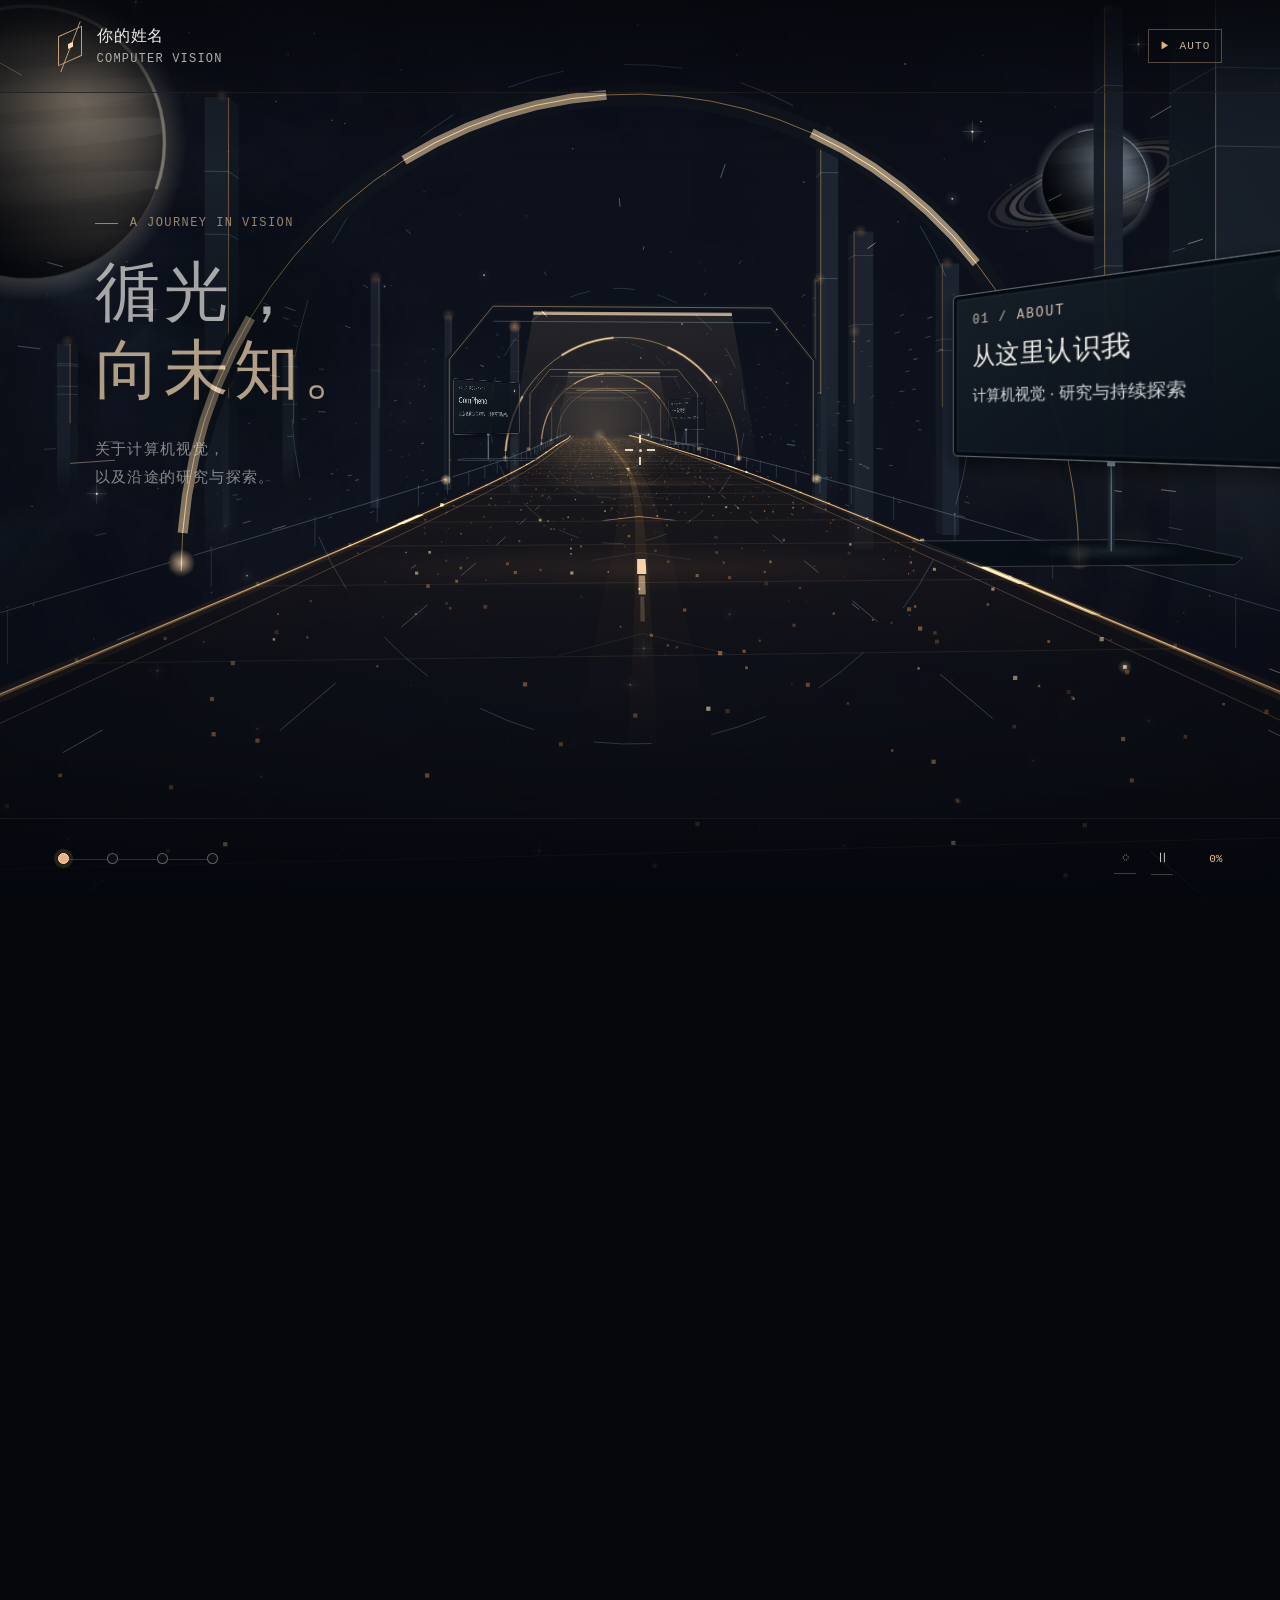
==== index.html @ 005323db "Add interactive sci-fi road CV: panorama sky, in-world roadside displays Static page, no dependencie" ====
<!doctype html>
<html lang="zh-CN">
<head>
  <meta charset="utf-8">
  <meta name="viewport" content="width=device-width, initial-scale=1">
  <meta name="theme-color" content="#05070b">
  <meta name="description" content="沿一条光与粒子构成的道路，探索计算机视觉研究。">
  <title>探索之路 · 个人简历</title>
  <link rel="stylesheet" href="assets/route.css">
  <link rel="stylesheet" href="assets/monitors.css">
</head>
<body>
  <!-- Confirmed: scroll controls travel; the mouse (or a touch drag) turns the camera
       left/right and up/down while a centre crosshair aims; roadside screens open in
       place when aimed at. The sky is a panorama that turns with the view and road.
       Auto travel is optional. Identity, affiliation, email and CV remain unfilled. -->
  <a class="skip-link" href="#journey">跳到道路</a>
  <div class="universe" aria-hidden="true"><canvas id="skyCanvas"></canvas><canvas id="roadCanvas"></canvas><div class="vignette"></div></div>
  <div class="reticle" id="reticle" aria-hidden="true" data-state="none"><i></i><i></i><i></i><i></i><b></b></div>

  <header class="masthead">
    <a class="identity" href="#identity" data-go="0">
      <span class="identity-symbol" aria-hidden="true"><i></i></span>
      <span><strong>你的姓名</strong><small>COMPUTER VISION</small></span>
    </a>
    <nav class="navigation" aria-label="控制">
      <button class="auto-button" id="autoButton" type="button" aria-pressed="false" aria-label="自动前进"><span aria-hidden="true">▶</span><b>AUTO</b></button>
    </nav>
  </header>

  <main id="journey">
    <div class="scene-content" id="sceneContent">
      <div class="introduction" id="intro">
        <p class="eyebrow"><span></span> A JOURNEY IN VISION</p>
        <h1>循光，<br><em>向未知。</em></h1>
        <p class="intro-copy">关于计算机视觉，<br>以及沿途的研究与探索。</p>
      </div>
      <div class="world-signs" id="worldSigns" aria-label="道路两侧的信息路牌">
        <article class="world-sign" data-sign-index="0" data-side="1" data-station="0" tabindex="0" aria-label="关于我">
          <span class="sign-post" aria-hidden="true"></span><div class="sign-head"><span>01 / ABOUT</span><span class="beacon" aria-hidden="true"></span></div><h2>从这里认识我</h2><p class="sign-summary">计算机视觉 · 研究与持续探索</p><div class="sign-expand"><p>我关注如何在复杂图像中定位对象、理解结构。农业是目前参与的应用场景之一。</p><dl><div><dt>研究</dt><dd>计算机视觉</dd></div><div><dt>单位</dt><dd class="unfilled">待补充</dd></div></dl></div><span class="sign-action">转动视角查看</span>
        </article>
        <article class="world-sign" data-sign-index="1" data-side="-1" data-station=".34" tabindex="0" aria-label="CornPheno 公开研究">
          <span class="sign-post" aria-hidden="true"></span><div class="sign-head"><span>02 / RESEARCH</span><span class="beacon" aria-hidden="true"></span></div><h2>CornPheno</h2><p class="sign-summary">以点查询定位籽粒，理解空间结构。</p><div class="sign-expand"><p>Phenotyping corn ear kernels in the wild via point query transformer.</p><p class="sign-meta">Plant Phenomics · 2025 · 已发表</p><p>通过点查询定位玉米穗上的籽粒，再由点的空间关系提取行结构。</p><dl><div><dt>我的角色</dt><dd>主导大部分研究工作</dd></div></dl><a href="https://doi.org/10.1016/j.plaphe.2025.100129" target="_blank" rel="noopener noreferrer">阅读公开论文 ↗</a></div><span class="sign-action">转动视角查看</span>
        </article>
        <article class="world-sign" data-sign-index="2" data-side="1" data-station=".67" tabindex="0" aria-label="正在推进的工作">
          <span class="sign-post" aria-hidden="true"></span><div class="sign-head"><span>03 / IN PROGRESS</span><span class="beacon" aria-hidden="true"></span></div><h2>下一段探索</h2><p class="sign-summary">CornPheno 2.0 / CornPET · 撰写中</p><div class="sign-expand"><p>正在推进 CornPheno 2.0 与 CornPET 模型升级相关工作。</p><p class="sign-meta">具体结果与公开材料待补充。</p></div><span class="sign-action">转动视角查看</span>
        </article>
        <article class="world-sign" data-sign-index="3" data-side="-1" data-station="1" tabindex="0" aria-label="联系方式">
          <span class="sign-post" aria-hidden="true"></span><div class="sign-head"><span>04 / CONTACT</span><span class="beacon" aria-hidden="true"></span></div><h2>保持联系</h2><p class="sign-summary">让研究、合作与交流在这里相遇。</p><div class="sign-expand"><p>联系方式与正式 CV 还没有填入，补充真实信息后即可接入。</p><div class="contact-placeholder"><span>CONTACT</span><strong>联系方式待补充</strong><span aria-hidden="true">↗</span></div></div><span class="sign-action">转动视角查看</span>
        </article>
      </div>
    </div>

    <div class="scroll-runway" aria-hidden="true">
      <span id="identity"></span><span id="research"></span><span id="work"></span><span id="contact"></span>
    </div>
    <noscript><div class="no-script"><h1>你的姓名 · 计算机视觉</h1><p>此道路体验需要启用 JavaScript。研究记录：CornPheno，Plant Phenomics，2025。CornPheno 2.0 / CornPET 升级文章撰写中。身份与联系方式待补充。</p><a href="https://doi.org/10.1016/j.plaphe.2025.100129">公开论文</a></div></noscript>
  </main>

  <footer class="travel-bar">
    <nav class="route-map" aria-label="旅程进度">
      <div class="route-line" aria-hidden="true"><i id="progressFill"></i></div>
      <button type="button" data-go="0" class="route-stop is-current" aria-current="step" aria-label="第一段"></button>
      <button type="button" data-go="1" class="route-stop" aria-label="第二段"></button>
      <button type="button" data-go="2" class="route-stop" aria-label="第三段"></button>
      <button type="button" data-go="3" class="route-stop" aria-label="第四段"></button>
    </nav>
    <div class="scene-tools"><button id="sceneryButton" type="button" aria-pressed="false" aria-label="隐藏路牌">◌</button><button id="motionButton" type="button" aria-pressed="false" aria-label="暂停动态">Ⅱ</button><span id="progressText">0%</span></div>
  </footer>
  <div id="toast" class="toast" role="status" aria-live="polite"></div>
  <script src="assets/space-panorama-data.js"></script>
  <script src="assets/sky-panorama.js"></script>
  <script src="assets/road-scene.js"></script>
  <script src="assets/monitors.js"></script>
  <script src="assets/journey.js"></script>
</body>
</html>
---- assets/route.css ----
:root{color-scheme:dark;--bg:#05070b;--ink:#f1eee8;--muted:#b6b5b6;--gold:#e9b47c;--gold-light:#ffe1b7;--line:rgba(232,214,194,.23);--mono:'Cascadia Code',Consolas,monospace;--sans:'Microsoft YaHei','PingFang SC',sans-serif;--ease:cubic-bezier(.2,.7,.2,1)}
*{box-sizing:border-box}
html{background:var(--bg);scrollbar-width:thin;scrollbar-color:#987553 #06080c}
body{margin:0;background:var(--bg);color:var(--ink);font-family:var(--sans);min-width:320px}
button,a{touch-action:manipulation;-webkit-tap-highlight-color:transparent}
button{font:inherit;color:inherit;cursor:pointer}
a{color:inherit}
button:focus-visible,a:focus-visible{outline:2px solid var(--gold-light);outline-offset:6px}
button:disabled{cursor:default}
[hidden]{display:none!important}
::selection{color:#08090d;background:var(--gold-light)}
.skip-link{position:fixed;top:12px;left:12px;z-index:90;padding:14px;background:#ead1b1;color:#08090d;transform:translateY(-200%)}
.skip-link:focus{transform:none}
.universe{position:fixed;inset:0;z-index:0;pointer-events:none;background:#05070b}
#roadCanvas{display:block;width:100%;height:100%}
.vignette{position:absolute;inset:0;background:linear-gradient(0deg,rgba(1,4,8,.28),transparent 20%,transparent 82%,rgba(1,3,7,.25)),radial-gradient(ellipse at 54% 44%,transparent 37%,rgba(2,4,8,.42) 100%)}
.masthead{position:fixed;z-index:5;top:0;left:0;right:0;display:flex;align-items:center;justify-content:space-between;padding:26px 4.5%;gap:24px;border-bottom:1px solid rgba(210,191,170,.1);background:linear-gradient(#05070bcc,#05070b20)}
.identity{display:flex;align-items:center;gap:15px;text-decoration:none}
.identity strong{font-size:16px;font-weight:500;letter-spacing:.06em;display:block}
.identity small{display:block;margin-top:5px;font:12px var(--mono);letter-spacing:.1em;color:#b3ada6}
.identity-symbol{width:24px;height:30px;display:block;position:relative;border:1px solid #c59e7c;transform:skewY(-24deg)}
.identity-symbol::before{position:absolute;content:'';width:1px;left:50%;height:46px;top:-8px;background:#d5a574;transform:rotate(25deg)}
.identity-symbol i{position:absolute;width:5px;height:5px;left:9px;top:11px;background:#ffdaad}
.navigation{display:flex;align-items:center;gap:30px;font-size:13px}
.navigation a{text-decoration:none;color:#ccc8c3;transition:color .2s}
.navigation a:hover{color:var(--gold-light)}
.directory-button{background:none;border:1px solid var(--line);padding:11px 17px;font-size:13px}
.directory-button:hover{border-color:var(--gold)}
.directory-button span{margin-left:16px;color:var(--gold)}
.scene-content{position:fixed;inset:0;z-index:2;pointer-events:none;transition:opacity .4s}
.introduction{position:absolute;left:7.4%;top:24%;max-width:360px;pointer-events:auto;transition:opacity .35s,transform .5s var(--ease)}
.introduction::before{content:'';position:absolute;inset:-35px -34px;z-index:-1;pointer-events:none;background:radial-gradient(ellipse,#03060b9c 15%,#03060b40 50%,transparent 72%)}
.eyebrow{display:flex;align-items:center;gap:12px;color:#e0bc91;font:12px var(--mono);letter-spacing:.12em;margin:0 0 23px}
.eyebrow span{display:block;width:23px;height:1px;background:#e7b074}
h1{font-size:clamp(46px,5.1vw,74px);font-weight:450;line-height:1.2;letter-spacing:.07em;margin:0}
h1 em{font-style:normal;color:var(--gold-light)}
.intro-copy{font-size:15px;line-height:1.9;color:#c4c3c2;margin:25px 0 0;letter-spacing:.09em}
.start-link{background:none;border:0;border-bottom:1px solid #ad8c63;margin-top:29px;padding:0 0 11px;text-align:left;color:#f3debf;font-size:13px;letter-spacing:.12em;min-width:147px}
.start-link span{float:right;margin-left:40px}
.start-link:hover{border-color:#ffe2b4;color:#fff0d8}
.chapter-title{position:absolute;left:7.4%;top:25%;max-width:340px}
.chapter-title>span{color:#dfb081;font:12px var(--mono);letter-spacing:.13em}
.chapter-title p{font-size:clamp(28px,3.3vw,46px);font-weight:400;line-height:1.45;letter-spacing:.05em;margin:18px 0;text-shadow:0 2px 28px #040608}
.roadside{position:absolute;top:48%;right:9%;width:304px;transform-origin:50% 120%;transition:opacity .22s;pointer-events:auto;will-change:transform}
.waypoint{width:100%;text-align:left;background:linear-gradient(132deg,rgba(15,19,24,.88),rgba(5,9,16,.8));backdrop-filter:blur(13px);border:1px solid rgba(213,159,95,.55);padding:19px 21px;position:relative;box-shadow:0 20px 80px #0004;transition:background .2s,border-color .2s,box-shadow .2s}
.waypoint::before{content:'';position:absolute;top:-1px;left:-1px;width:48px;height:2px;background:#f9cc96}
.waypoint:hover{border-color:#f6c68f;background:linear-gradient(132deg,rgba(32,28,23,.93),rgba(8,12,19,.9));box-shadow:0 12px 60px #d4923a13}
.sign-head{display:flex;justify-content:space-between;align-items:center;margin-bottom:19px;color:#d5b287;font:12px var(--mono);letter-spacing:.13em}
.beacon{display:block;width:5px;height:5px;background:#ffd39b;box-shadow:0 0 12px #eba860}
.waypoint strong{display:block;font-size:21px;font-weight:450;letter-spacing:.02em;line-height:1.45}
.sign-summary{display:block;color:#c1bfbd;font-size:14px;line-height:1.7;margin-top:10px}
.sign-action{display:flex;justify-content:space-between;border-top:1px solid #a18a713b;padding-top:14px;margin-top:19px;font-size:12px;letter-spacing:.02em;color:#e5c39c}
.sign-post{position:absolute;left:50%;width:1px;top:100%;height:76px;background:linear-gradient(#eabd85aa,#d8a66f00);transform-origin:top;transform:rotate(13deg)}
.sign-post::after{content:'';position:absolute;bottom:8px;left:-16px;width:34px;height:2px;background:#d8a2665c;box-shadow:0 0 16px #ffae41}
.scene-caption{position:absolute;left:7.4%;bottom:19%;display:flex;align-items:center;gap:18px;font:12px var(--mono);letter-spacing:.12em;color:#bdb1a0}
.scene-caption i{width:40px;height:1px;background:#bdb1a059}
.scroll-runway{height:620vh;position:relative;pointer-events:none}
.scroll-runway>span{position:absolute;left:0}
#identity{top:0}#research{top:27.956989%}#work{top:55.913978%}#contact{top:83.870968%}
.travel-bar{position:fixed;bottom:0;left:0;right:0;z-index:6;padding:23px 4.5% 25px;display:flex;align-items:center;justify-content:space-between;gap:36px;background:linear-gradient(transparent,#04070ddd);border-top:1px solid #d2baa117}
.travel-instruction{display:flex;align-items:center;gap:12px;font-size:12px;color:#c6c0b9;white-space:nowrap}
.scroll-symbol{width:17px;height:26px;border:1px solid #ae977a;border-radius:9px;display:block;position:relative}
.scroll-symbol::before{content:'';position:absolute;left:7px;top:5px;height:5px;width:1px;background:#f8cb93}
.route-map{display:flex;align-items:center;justify-content:space-between;width:340px;position:relative;gap:22px}
.route-line{position:absolute;top:12px;left:12px;right:12px;height:1px;background:#ffffff28;z-index:-1}
.route-line i{display:block;height:1px;background:#ebc394;width:0}
.route-stop{background:none;border:0;padding:0 2px;display:grid;justify-items:center;gap:8px;font-size:12px;color:#a5a7aa}
.route-stop b{font:12px var(--mono);display:flex;align-items:center;justify-content:center;height:24px;min-width:30px;background:#080c12;border:1px solid #666365;transition:border-color .2s,color .2s}
.route-stop.is-current{color:#f9d4a8}
.route-stop.is-current b{border-color:#e6b57f;color:#ffe2ba;background:#28221b}
.route-stop:hover b{border-color:#e6b57f}
.scene-tools{display:flex;align-items:center;gap:18px;white-space:nowrap}
.scene-tools button{border:0;border-bottom:1px solid #b8a99955;padding:7px 0;font-size:12px;background:none;color:#c6c0b9}
.scene-tools button:hover{color:#ffe2bb}
.scene-tools>span{font:12px var(--mono);color:#e4c099;min-width:34px;text-align:right}
body.scenery .scene-content{opacity:0;visibility:hidden;pointer-events:none}
body.scenery .scene-content *{pointer-events:none}
dialog{color:var(--ink);padding:0;width:min(650px,calc(100% - 34px));max-height:min(82dvh,760px);background:linear-gradient(145deg,rgba(19,23,30,.98),rgba(8,12,19,.97));border:1px solid #ae845567;box-shadow:0 40px 160px #000b;overscroll-behavior:contain}
dialog::backdrop{background:#01050bcc;backdrop-filter:blur(5px)}
.dialog-top{position:sticky;top:0;background:#10151dfa;z-index:2;display:flex;align-items:center;justify-content:space-between;padding:17px 28px;border-bottom:1px solid var(--line);gap:15px}
.dialog-top>span{font:12px var(--mono);color:#d2aa80;letter-spacing:.08em}
.dialog-top button{background:none;border:0;padding:8px 0;color:#d0c9bf;font-size:12px}
.dialog-top button span{font-size:23px;margin-left:15px;vertical-align:-2px;color:#eccc9f}
.dialog-body{padding:30px 34px 25px}
.dialog-body h2{font-weight:450;font-size:30px;margin:0 0 24px;line-height:1.4;letter-spacing:.03em}
.dialog-body p{font-size:15px;line-height:1.9;color:#c8c7c6;margin:15px 0}
.dialog-body .detail-lead{font-size:21px;color:#eee4d8;line-height:1.6}
.dialog-body .detail-note{font-size:12px;color:#b0aaa4;overflow-wrap:anywhere}
.dialog-body .paper-title{font-size:19px;line-height:1.5;color:#e4ddd4}
.dialog-body .paper-meta{font-size:13px;color:#e1b386}
.profile-list{margin:25px 0;border-bottom:1px solid var(--line);font-size:14px}
.profile-list>div{display:grid;grid-template-columns:105px 1fr;gap:12px;padding:15px 0;border-top:1px solid var(--line);line-height:1.6}
.profile-list dt{color:#b2ada6}.profile-list dd{margin:0;color:#e8ded2}.profile-list .unfilled{color:#b2ada6}
.primary-link{display:inline-flex;gap:50px;background:#e9b87f;color:#100d0a;text-decoration:none;padding:13px 17px;font-size:14px;margin-top:15px}
.primary-link:hover{background:#f5d0a0}
.work-status{display:flex;align-items:center;gap:10px;font-size:14px;color:#e6be8d;margin:24px 0}
.work-status i{display:block;width:5px;height:5px;background:#e6be8d}
.contact-placeholder{width:100%;display:grid;grid-template-columns:1fr auto;padding:23px 20px;margin-top:26px;background:#f4d1a307;border:1px solid var(--line);text-align:left;gap:9px}
.contact-placeholder>span:first-child{color:#d4b186;font:12px var(--mono);grid-column:1}
.contact-placeholder strong{font-weight:400;font-size:18px;grid-column:1}
.contact-placeholder>span:last-child{grid-column:2;grid-row:1 / 3;align-self:center;font-size:22px;color:#efd0a1}
.contact-placeholder:hover{border-color:#dfa96a}
.directory-list{display:grid;margin-top:25px}
.directory-list button{display:flex;align-items:center;gap:20px;text-align:left;background:none;border:0;border-top:1px solid var(--line);padding:20px 0;font-size:15px}
.directory-list button:hover{color:#efbf88}
.directory-list span{color:#c39b74;font:12px var(--mono)}
.directory-list b{font-weight:400;margin-left:auto}
.dialog-bottom{padding:19px 28px;border-top:1px solid var(--line);display:flex;justify-content:space-between;align-items:center;gap:20px}
.dialog-bottom>span{font:11px var(--mono);color:#aaa5a0;letter-spacing:.06em}
.dialog-bottom button{color:#e8c393;background:none;border:0;font-size:13px;padding:7px 0}
.dialog-bottom button span{margin-left:14px}
.toast{position:fixed;left:50%;bottom:110px;transform:translate(-50%,12px);opacity:0;pointer-events:none;z-index:10;max-width:calc(100% - 32px);width:max-content;color:#e8c393;background:#10151e;border:1px solid #a7835966;padding:14px 20px;font-size:13px;line-height:1.5;transition:opacity .2s,transform .2s}
.toast.is-visible{opacity:1;transform:translate(-50%,0)}
.no-script{position:relative;z-index:7;padding:130px 30px;background:#05070b}
.no-script h1{font-size:28px}
@media(min-width:1700px){.roadside{right:12%;width:334px}.introduction{left:9%}.chapter-title{left:9%}}
@media(max-width:1100px){.travel-instruction{display:none}.route-map{width:350px}.introduction{left:6%;max-width:300px}.roadside{right:5%;width:278px}.navigation{gap:20px}.scene-caption{left:6%}}
@media(max-width:760px){
 .masthead{padding:19px 20px;gap:15px}.identity{gap:11px}.identity strong{font-size:14px}.identity small{font-size:10px;margin-top:4px}.identity-symbol{width:19px;height:25px}.identity-symbol i{left:6px;top:9px}.identity-symbol::before{height:38px;top:-6px}.navigation>a{display:none}.directory-button{padding:10px 12px;font-size:12px}.directory-button span{margin-left:8px}
 .introduction{left:25px;top:16%;max-width:275px}.eyebrow{font-size:10px;margin-bottom:15px;letter-spacing:.08em;gap:8px}.eyebrow span{width:19px}h1{font-size:44px;letter-spacing:.06em;line-height:1.2}.intro-copy{font-size:14px;line-height:1.7;margin-top:17px}.start-link{display:none}
 .chapter-title{left:25px;top:19%;max-width:280px}.chapter-title>span{font-size:12px}.chapter-title p{font-size:30px}
 .roadside{width:min(300px,calc(100% - 48px));top:auto;bottom:18.5%;right:24px;transform:none!important}.waypoint{padding:16px 18px;background:linear-gradient(132deg,#0e1219ed,#060b13d9)}.sign-head{margin-bottom:12px;font-size:12px}.waypoint strong{font-size:19px}.sign-summary{font-size:14px;line-height:1.65;margin-top:6px}.sign-action{margin-top:13px;padding-top:11px}.sign-post{height:40px}
 .scene-caption{display:none}.travel-bar{padding:15px 24px 18px;display:grid;grid-template-columns:1fr;gap:14px;background:linear-gradient(transparent,#04070de8 15%)}.route-map{width:100%;gap:12px}.route-stop{font-size:11px;gap:6px}.route-stop b{font-size:11px}.scene-tools{justify-content:flex-end;gap:21px}.scene-tools button{font-size:11px;padding:2px 0 5px}.scene-tools>span{font-size:11px}
 .dialog-body{padding:23px 22px}.dialog-body h2{font-size:25px;margin-bottom:20px}.dialog-top,.dialog-bottom{padding:13px 21px}.dialog-bottom>span{display:none}.dialog-bottom{justify-content:flex-end}.profile-list>div{grid-template-columns:78px 1fr}.dialog-body .detail-lead{font-size:19px}.toast{bottom:140px}.dialog-body .paper-title{font-size:17px}.directory-list button{font-size:14px;gap:12px}
}
@media(max-height:740px) and (max-width:760px){.introduction{top:17%}h1{font-size:35px}.intro-copy{font-size:13px;margin-top:13px}.eyebrow{margin-bottom:12px}.roadside{bottom:20%}.waypoint{padding:12px 16px}.sign-head{margin-bottom:8px}.sign-action{padding-top:9px;margin-top:9px}.sign-summary{font-size:13px}}
@media(max-height:540px) and (min-width:761px){.introduction{top:25%}h1{font-size:32px}.intro-copy{margin-top:10px;font-size:13px;line-height:1.65}.eyebrow{margin-bottom:10px;font-size:11px}.start-link{display:none}.scene-caption{display:none}.roadside{top:28%;width:260px}.masthead{padding-top:14px;padding-bottom:14px}.waypoint{padding:12px 15px}.sign-head{margin-bottom:9px}.waypoint strong{font-size:18px}.sign-summary{font-size:13px;line-height:1.5;margin-top:6px}.sign-action{margin-top:12px;padding-top:10px}.sign-post{height:28px}.travel-bar{padding-top:16px;padding-bottom:16px}}

/* Free-look road signs: each card is a physical object in the scene. */
.navigation{gap:12px}
.navigation>a,.directory-button{display:none}
.auto-button{display:inline-flex;align-items:center;gap:8px;border:1px solid rgba(234,192,145,.35);background:rgba(7,11,16,.35);padding:9px 11px;color:#c9b39a;font:11px var(--mono);letter-spacing:.1em}
.auto-button span{font-size:10px;color:#e9b47c;transition:transform .25s}
.auto-button b{font-weight:400}
.auto-button:hover,.auto-button.is-running{border-color:#e9b47c;color:#ffe0b4;background:rgba(231,180,124,.09)}
.auto-button.is-running span{transform:rotate(90deg)}
.world-signs{position:absolute;inset:0;perspective:1100px;pointer-events:none}
.world-sign{position:absolute;left:var(--sign-x);top:var(--sign-y);width:276px;opacity:0;visibility:hidden;pointer-events:none;transform-origin:50% 90%;transform:translate(-50%,-50%) rotateZ(var(--sign-roll)) rotateY(var(--sign-yaw)) scale(var(--sign-render-scale,var(--sign-scale)));transform-style:preserve-3d;backface-visibility:hidden;transition:opacity .38s var(--ease),visibility .38s,transform .22s var(--ease),filter .25s;z-index:2;filter:saturate(.72) brightness(.82);padding:16px 18px;border:1px solid rgba(213,159,95,.56);background:linear-gradient(145deg,rgba(13,18,25,.91),rgba(5,9,15,.78));box-shadow:0 20px 60px rgba(0,0,0,.36),inset 0 0 0 1px rgba(111,156,165,.08);backdrop-filter:blur(8px)}
.world-sign.is-visible{opacity:.72;visibility:visible;pointer-events:auto}
.world-sign[data-sign-index="0"]:not(.is-focused){opacity:.38}
.world-sign.is-focused{opacity:1;filter:saturate(.96) brightness(1.08);z-index:12}
.world-sign:focus-visible{outline:2px solid var(--gold-light);outline-offset:8px}
.world-sign::before{content:'';position:absolute;inset:-1px;background:linear-gradient(135deg,rgba(246,196,138,.14),transparent 35%,rgba(92,156,165,.08));pointer-events:none}
.world-sign::after{content:'';position:absolute;left:calc(50% - 8px);bottom:-14px;width:16px;height:4px;background:#b98657;border:1px solid #e4b57f;box-shadow:0 0 16px rgba(234,177,103,.35)}
.world-sign .sign-post{height:92px;top:100%;transform:rotate(0deg);background:linear-gradient(rgba(234,177,103,.7),rgba(234,177,103,0));}
.world-sign .sign-head{margin-bottom:12px}
.world-sign h2{font-size:21px;font-weight:450;line-height:1.4;letter-spacing:.02em;margin:0}
.world-sign .sign-summary{display:block;margin-top:7px;color:#c1bfbd;font-size:13px;line-height:1.6}
.world-sign .sign-expand{max-height:0;overflow:hidden;opacity:0;border-top:1px solid transparent;margin-top:0;transition:max-height .38s var(--ease),opacity .3s,margin .3s,border-color .3s}
.world-sign.is-focused .sign-expand{max-height:270px;opacity:1;border-top-color:#a18a713b;margin-top:15px;padding-top:13px}
.world-sign .sign-expand p{margin:0 0 10px;color:#d0ceca;font-size:12px;line-height:1.72}
.world-sign .sign-expand .sign-meta{color:#e1b386;font:10px/1.6 var(--mono);letter-spacing:.04em}
.world-sign .sign-expand dl{margin:8px 0 12px;border-top:1px solid rgba(232,214,194,.13)}
.world-sign .sign-expand dl div{display:grid;grid-template-columns:58px 1fr;gap:8px;padding:7px 0;border-bottom:1px solid rgba(232,214,194,.13);font-size:11px;line-height:1.4}
.world-sign .sign-expand dt{color:#aaa7a1}.world-sign .sign-expand dd{margin:0;color:#eee4d8}.world-sign .sign-expand .unfilled{color:#aaa7a1}
.world-sign .sign-expand a{display:inline-flex;color:#eac08f;font-size:12px;text-decoration:none;border-bottom:1px solid rgba(234,192,143,.35);padding-bottom:4px}
.world-sign .sign-expand a:hover{color:#ffe2bd;border-color:#ffe2bd}
.world-sign .sign-action{margin-top:14px;padding-top:11px;font-size:10px;color:#e5c39c;letter-spacing:.04em}
.world-sign .contact-placeholder{display:grid;grid-template-columns:1fr auto;gap:5px;margin:10px 0 0;padding:11px 12px;background:#f4d1a307;border:1px solid rgba(232,214,194,.18);text-align:left}
.world-sign .contact-placeholder>span:first-child{font:9px var(--mono);color:#d4b186}.world-sign .contact-placeholder strong{font-size:12px;font-weight:400}.world-sign .contact-placeholder>span:last-child{grid-column:2;grid-row:1/3;align-self:center;color:#efd0a1}
.scene-caption{display:none!important}
.route-map{width:160px;gap:24px}
.route-map .route-line{top:50%;left:5px;right:5px}
.route-stop{width:11px;height:11px;min-width:11px;padding:0;border-radius:50%;background:#090e15;border:1px solid rgba(206,193,176,.45);display:block;z-index:1;transition:transform .22s,background .22s,border-color .22s,box-shadow .22s}
.route-stop b,.route-stop span{display:none}
.route-stop.is-current{background:var(--gold);border-color:#ffe0b4;box-shadow:0 0 0 4px rgba(233,180,124,.14)}
.route-stop:hover{transform:scale(1.35);border-color:#ffe0b4}
.scene-tools{gap:15px}
.scene-tools button{min-width:22px;text-align:center;font:13px var(--mono);color:#c6c0b9}
.scene-tools>span{font-size:11px}
.travel-bar{gap:18px}
.travel-instruction{display:none}
body.scenery .world-signs{visibility:hidden}
@media(max-width:760px){
  .masthead{padding:19px 20px}.auto-button{padding:8px 9px}.auto-button b{display:none}.auto-button span{font-size:12px}
  .world-sign{width:min(270px,calc(100vw - 48px))}
  .world-sign h2{font-size:18px}.world-sign .sign-summary{font-size:12px}.world-sign .sign-expand p{font-size:11px}
  .route-map{width:132px;gap:19px}.scene-tools{gap:10px}.scene-tools button{min-width:20px}
}
@media(prefers-reduced-motion:reduce){*,*::before,*::after{transition:none!important;scroll-behavior:auto!important}.scroll-runway{height:460vh}}
---- assets/monitors.css ----
/* The sky is a fixed, independently painted distant layer. */
#skyCanvas,#roadCanvas{position:absolute;inset:0;display:block;width:100%;height:100%}
#skyCanvas{z-index:0;transform:none!important}
#roadCanvas{z-index:1;transform:none!important}
.vignette{z-index:2}
body{touch-action:pan-y}
.world-signs{perspective:none;overflow:hidden}
.world-sign{
  left:0;top:0;margin:0;padding:17px 20px;transform-origin:0 0;
  transform-style:flat;backface-visibility:hidden;overflow:hidden;
  transition:opacity .2s,filter .2s;
  border:1px solid #9caeaf88;border-radius:5px;
  background:linear-gradient(145deg,#151e27f5,#080e16f5);
  box-shadow:inset 0 0 0 3px #050910,0 6px 18px #0008;
  backdrop-filter:none;filter:none;opacity:0;pointer-events:none;
}
.world-sign.is-visible,.world-sign[data-sign-index="0"]:not(.is-focused){opacity:var(--distance-alpha,.7)}
.world-sign.is-visible{pointer-events:auto}
.world-sign.is-focused{opacity:1;filter:none;border-color:#d6ba96}
.world-sign::before{inset:4px;opacity:.2;border:1px solid #97b0be33;background:none}
.world-sign::after,.world-sign .sign-post{display:none}
.world-sign .sign-head{margin-bottom:12px;font-size:12px;color:#ccbaaa}
.world-sign h2{margin:0;font-size:23px;line-height:1.3;font-weight:500}
.world-sign .sign-summary{font-size:14px;line-height:1.65;margin:9px 0 0;color:#d4d9db}
.world-sign .sign-expand,.world-sign.is-focused .sign-expand{
  max-height:none;margin-top:15px;padding-top:14px;border-top:1px solid #acc0c32e;
  opacity:var(--opening,0);overflow:visible;transition:none;
}
.world-sign .sign-expand p{font-size:16px;line-height:1.7;margin:0 0 13px;color:#d9e0e3}
.world-sign .sign-expand .sign-meta{font:12px/1.7 var(--mono);color:#d2b797}
.world-sign .sign-expand dl div{font-size:14px;line-height:1.6;grid-template-columns:70px 1fr;padding:10px 0}
.world-sign .sign-expand a{font-size:15px;padding:7px 0;color:#efc798}
.world-sign .contact-placeholder{padding:15px;border-color:#b6c1ca55}
.world-sign .contact-placeholder strong{font-size:17px}
.world-sign .sign-action{display:none}
.world-sign:focus-visible{outline:2px solid #e8cba8;outline-offset:2px}
.introduction{transition:opacity .15s;pointer-events:none}
.introduction .start-link{pointer-events:auto}
/* Tall tablets: lift the title into the open sky above the first gantries. */
@media(min-width:761px) and (orientation:portrait){.introduction{top:14%}}
@media(max-width:760px){
  .world-sign{padding:15px 17px}
  .world-sign h2{font-size:22px}
  .world-sign .sign-summary{font-size:14px}
  .world-sign .sign-expand p{font-size:15px}
}
@media(prefers-reduced-motion:reduce){.world-sign{transition:none}.introduction{transition:none}}
@media(max-height:549px) and (orientation:landscape){
  .world-sign{padding:16px 18px}
  .world-sign .sign-head,.world-sign h2,.world-sign .sign-summary{width:156px}
  .world-sign h2{font-size:24px;line-height:1.4}
  .world-sign .sign-summary{font-size:16px;line-height:1.6}
  .world-sign .sign-expand,.world-sign.is-focused .sign-expand{
    position:absolute;top:16px;left:194px;right:18px;margin:0;padding:0 0 0 16px;
    border-top:0;border-left:1px solid #acc0c340;
  }
  .world-sign .sign-expand p{font-size:17px;line-height:1.5;margin-bottom:11px}
  .world-sign .sign-expand .sign-meta{font-size:13px}
  .world-sign .sign-expand dl div{font-size:15px;padding:8px 0}
  .world-sign .sign-expand a{font-size:16px}
  .world-sign[data-sign-index="1"] .sign-expand p:first-child{display:none}
  .travel-bar{padding:12px 4.5%;height:43px}
}
/* Centre crosshair. With a mouse the page becomes free look: the cursor hides over the
   scene, the reticle marks where the view aims, and the header / travel bar stay normal UI. */
.reticle{position:fixed;left:50%;top:50%;z-index:4;width:0;height:0;pointer-events:none;transition:opacity .2s}
.reticle i,.reticle b{position:absolute;background:#f4e9d6e6;box-shadow:0 0 6px #ffd29659;transition:transform .22s var(--ease),background-color .22s}
.reticle i:nth-child(1){left:-.75px;top:-15px;width:1.5px;height:8px}
.reticle i:nth-child(2){left:-.75px;top:7px;width:1.5px;height:8px}
.reticle i:nth-child(3){top:-.75px;left:-15px;width:8px;height:1.5px}
.reticle i:nth-child(4){top:-.75px;left:7px;width:8px;height:1.5px}
.reticle b{left:-1.5px;top:-1.5px;width:3px;height:3px;border-radius:50%}
.reticle::after{content:"";position:absolute;left:-17px;top:-17px;width:34px;height:34px;border-radius:50%;border:1px solid #e8c496cc;opacity:0;transform:scale(.6);transition:opacity .22s,transform .22s var(--ease)}
.reticle[data-state="target"] i,.reticle[data-state="link"] i{background:#f0cea0f2}
.reticle[data-state="target"] i:nth-child(1){transform:translateY(-4px)}
.reticle[data-state="target"] i:nth-child(2){transform:translateY(4px)}
.reticle[data-state="target"] i:nth-child(3){transform:translateX(-4px)}
.reticle[data-state="target"] i:nth-child(4){transform:translateX(4px)}
.reticle[data-state="target"]::after{opacity:.3;transform:scale(1)}
/* Resting on an open screen, the reticle recedes so it never hides the text. */
.reticle[data-state="target"]{opacity:.7}
.reticle[data-state="link"] i:nth-child(1){transform:translateY(-6px)}
.reticle[data-state="link"] i:nth-child(2){transform:translateY(6px)}
.reticle[data-state="link"] i:nth-child(3){transform:translateX(-6px)}
.reticle[data-state="link"] i:nth-child(4){transform:translateX(6px)}
.reticle[data-state="link"]::after{opacity:1;transform:scale(1.1);background:#ffd2a01f}
.reticle[data-state="idle"]{opacity:.25}
body.aim-mode,body.aim-mode main{cursor:none}
body.aim-mode .masthead,body.aim-mode .travel-bar{cursor:default}
body.aim-mode .masthead :is(a,button),body.aim-mode .travel-bar button{cursor:pointer}
body.aim-mode .world-sign.is-visible{pointer-events:none}
.world-sign .sign-expand a.is-aimed{color:#fff0d8;text-decoration:underline;text-underline-offset:4px}
@media(prefers-reduced-motion:reduce){.reticle i,.reticle b,.reticle::after{transition:none}}
/* Performance: the progress line scales on the compositor (no layout per frame), and the
   travel bar and each screen keep their layout changes to themselves. */
.route-line i{width:100%;transform-origin:0 50%;transform:scaleX(0)}
.travel-bar,.world-sign{contain:layout style}
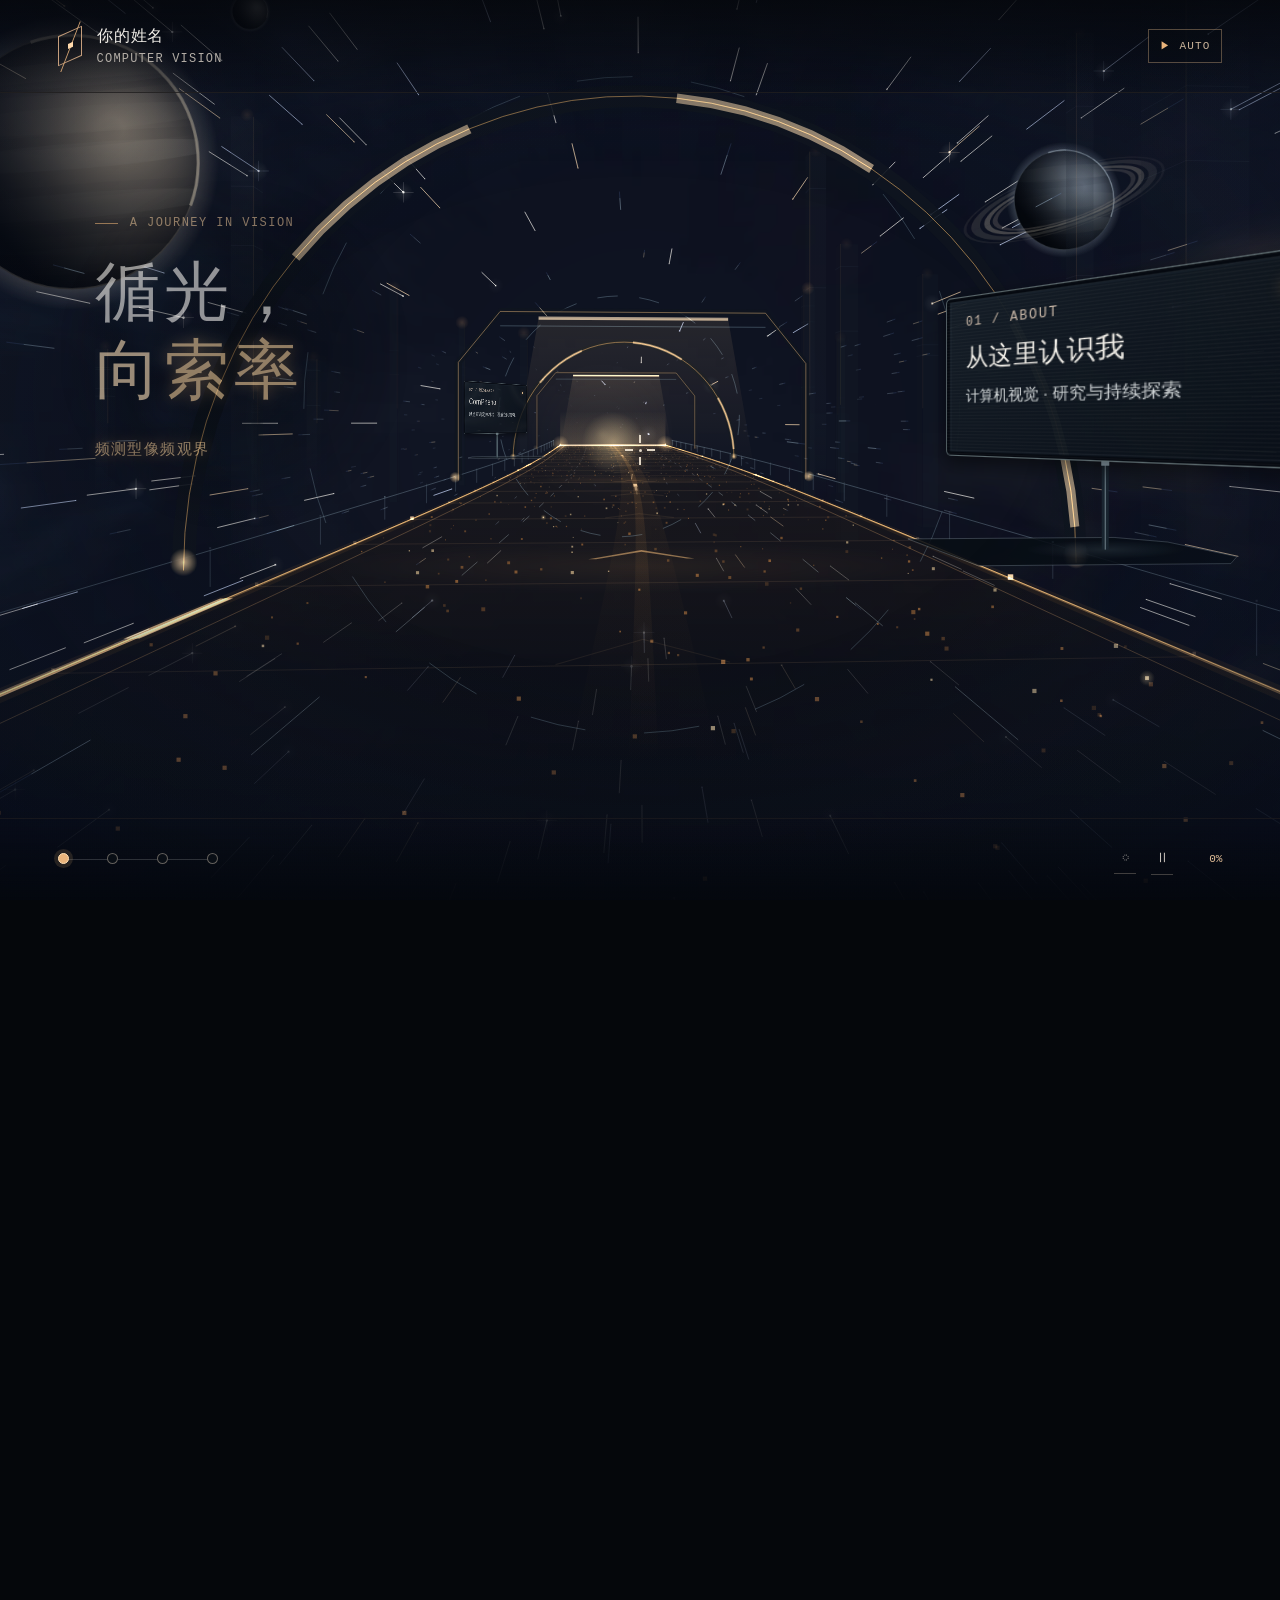
==== commit e0fb505a: "Add arrival sequence, hyperspace, living nebula and holographic screens - Arrival: drop out of hyper" ====
--- a/index.html
+++ b/index.html
@@ -8,6 +8,8 @@
   <title>探索之路 · 个人简历</title>
   <link rel="stylesheet" href="assets/route.css">
   <link rel="stylesheet" href="assets/monitors.css">
+  <!-- Arrival sequence: hides the title and bars until the intro reveals them (never under reduced motion). -->
+  <script>if (!matchMedia("(prefers-reduced-motion: reduce)").matches) document.documentElement.classList.add("fx-intro");</script>
 </head>
 <body>
   <!-- Confirmed: scroll controls travel; the mouse (or a touch drag) turns the camera
@@ -15,7 +17,7 @@
        place when aimed at. The sky is a panorama that turns with the view and road.
        Auto travel is optional. Identity, affiliation, email and CV remain unfilled. -->
   <a class="skip-link" href="#journey">跳到道路</a>
-  <div class="universe" aria-hidden="true"><canvas id="skyCanvas"></canvas><canvas id="roadCanvas"></canvas><div class="vignette"></div></div>
+  <div class="universe" aria-hidden="true"><canvas id="skyCanvas"></canvas><canvas id="roadCanvas"></canvas><div class="vignette"></div><div class="hyperspace" id="hyperspace"></div></div>
   <div class="reticle" id="reticle" aria-hidden="true" data-state="none"><i></i><i></i><i></i><i></i><b></b></div>
 
   <header class="masthead">
@@ -71,6 +73,7 @@
   <script src="assets/space-panorama-data.js"></script>
   <script src="assets/sky-panorama.js"></script>
   <script src="assets/road-scene.js"></script>
+  <script src="assets/effects.js"></script>
   <script src="assets/monitors.js"></script>
   <script src="assets/journey.js"></script>
 </body>
--- a/assets/monitors.css
+++ b/assets/monitors.css
@@ -95,3 +95,50 @@
    travel bar and each screen keep their layout changes to themselves. */
 .route-line i{width:100%;transform-origin:0 50%;transform:scaleX(0)}
 .travel-bar,.world-sign{contain:layout style}
+/* ---- Effects: arrival, hyperspace, holographic screens, reticle lock-on ----
+   Everything animates transform / opacity (compositor work) or runs briefly; all of it is
+   switched off under prefers-reduced-motion. */
+.hyperspace{position:absolute;inset:0;z-index:2;pointer-events:none;opacity:0;will-change:opacity;
+  background:radial-gradient(ellipse 72% 64% at 50% 47%,transparent 40%,rgba(72,112,190,.15) 70%,rgba(22,46,104,.44) 100%)}
+.fx-intro .masthead{animation:fx-drop 1s var(--ease) 1.6s both}
+.fx-intro .travel-bar{animation:fx-rise 1s var(--ease) 1.75s both}
+@keyframes fx-drop{from{opacity:0;transform:translateY(-12px)}}
+@keyframes fx-rise{from{opacity:0;transform:translateY(12px)}}
+/* The title waits for its decode; if scripts never run it still appears after 4 s. */
+.fx-intro .introduction>:not(.fx-seen){visibility:hidden;animation:fx-show 0s 4s forwards}
+@keyframes fx-show{to{visibility:visible}}
+.fx-wait{opacity:0}
+.fx-scram{color:#efc892;text-shadow:0 0 14px #ffb86680}
+.fx-lock{animation:fx-lock .7s ease-out}
+@keyframes fx-lock{from{color:#fff8ec;text-shadow:0 0 18px #ffd49a,0 0 3px #fff}}
+.fx-sr{position:absolute;width:1px;height:1px;overflow:hidden;clip:rect(0 0 0 0);white-space:nowrap}
+/* Holographic screens: faint scanlines, a CRT power-on when a screen comes within reach,
+   corner brackets locking on and a scan sweep when it opens. */
+.sign-fx{position:absolute;inset:0;z-index:3;pointer-events:none;overflow:hidden;border-radius:inherit;
+  background:repeating-linear-gradient(180deg,rgba(255,240,220,.03) 0 1px,transparent 1px 3px)}
+.sign-fx::before{content:"";position:absolute;left:0;right:0;top:0;height:24%;opacity:0;transform:translateY(-100%);
+  background:linear-gradient(180deg,transparent,rgba(255,214,160,.07) 60%,rgba(255,228,190,.18) 95%,rgba(255,242,222,.42))}
+.world-sign.is-focused .sign-fx::before{animation:fx-scan 1s cubic-bezier(.3,.1,.3,1) both}
+@keyframes fx-scan{0%{opacity:1;transform:translateY(-100%)}85%{opacity:1}100%{opacity:0;transform:translateY(420%)}}
+.sign-fx::after{content:"";position:absolute;inset:0;opacity:0;background:#fff1dc;transform:scale(.2,.006)}
+.world-sign.is-near .sign-fx::after{animation:fx-crt .6s ease-out both}
+@keyframes fx-crt{0%{opacity:.95;transform:scale(.2,.006)}28%{opacity:.95;transform:scale(1,.006)}55%{opacity:.4;transform:none}100%{opacity:0;transform:none}}
+.world-sign.is-near>:not(.sign-fx):not(.sign-expand){animation:fx-flicker .6s steps(1,end)}
+@keyframes fx-flicker{0%{opacity:0}42%{opacity:1}48%{opacity:.35}56%{opacity:1}}
+.world-sign::after{display:block;content:"";position:absolute;inset:6px;width:auto;height:auto;border:0;box-shadow:none;pointer-events:none;opacity:0;
+  --c:rgba(236,202,156,.9);
+  background:linear-gradient(var(--c),var(--c)) left top/16px 1px no-repeat,linear-gradient(var(--c),var(--c)) left top/1px 16px no-repeat,
+    linear-gradient(var(--c),var(--c)) right top/16px 1px no-repeat,linear-gradient(var(--c),var(--c)) right top/1px 16px no-repeat,
+    linear-gradient(var(--c),var(--c)) left bottom/16px 1px no-repeat,linear-gradient(var(--c),var(--c)) left bottom/1px 16px no-repeat,
+    linear-gradient(var(--c),var(--c)) right bottom/16px 1px no-repeat,linear-gradient(var(--c),var(--c)) right bottom/1px 16px no-repeat;
+  transition:opacity .2s}
+.world-sign.is-focused::after{opacity:1;animation:fx-lock-on .45s var(--ease)}
+@keyframes fx-lock-on{from{opacity:0;transform:scale(1.035)}}
+.world-sign.is-focused{box-shadow:inset 0 0 0 3px #050910,0 6px 18px #0008,0 0 28px rgba(232,184,122,.2);transition:opacity .2s,filter .2s,box-shadow .35s}
+/* Reticle lock-on: a quarter turn while the ticks spread (it ends looking the same), and a
+   dashed ring that keeps turning slowly while it rests on a screen. */
+.reticle{transition:opacity .2s,transform .5s var(--ease)}
+.reticle[data-state="target"],.reticle[data-state="link"]{transform:rotate(90deg)}
+.reticle[data-state="target"]::after{border-style:dashed;animation:fx-spin 7s linear infinite}
+@keyframes fx-spin{to{rotate:360deg}}
+@media(prefers-reduced-motion:reduce){*,*::before,*::after{animation:none!important}.hyperspace{display:none}}
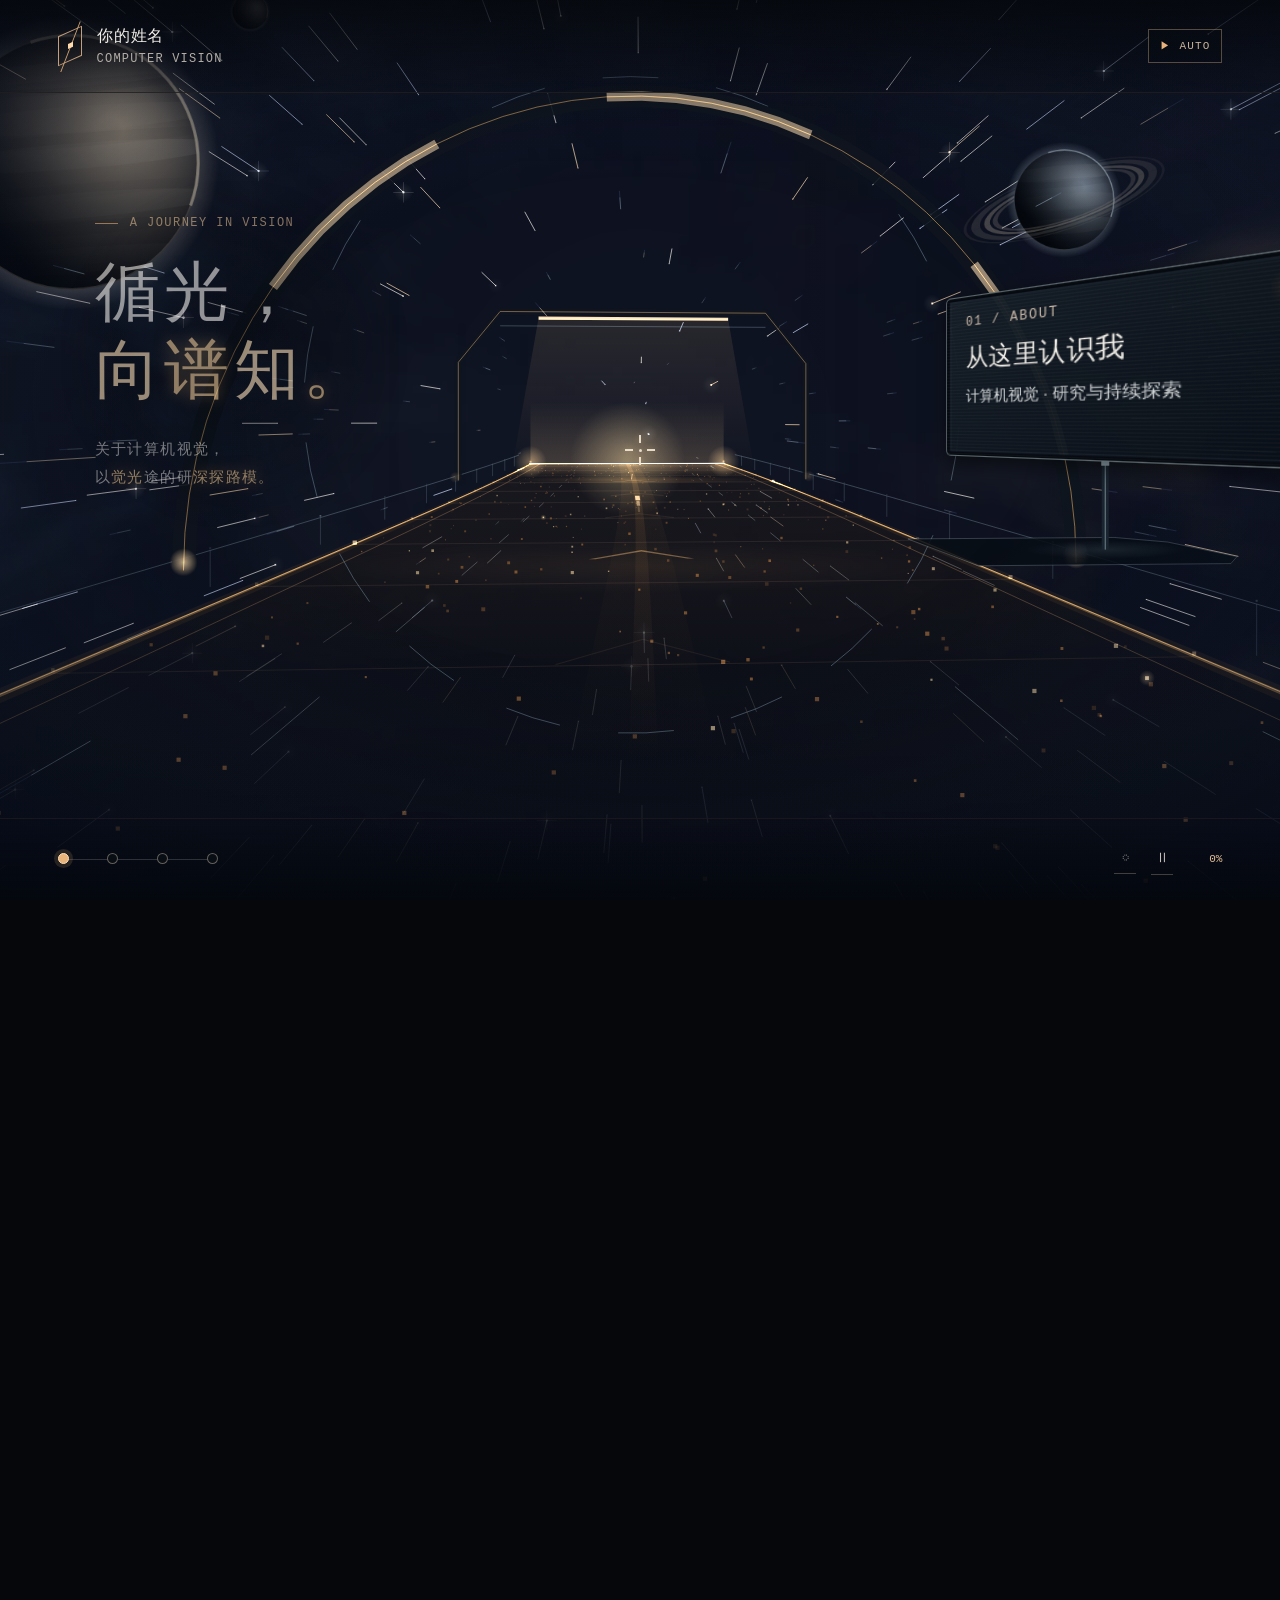
==== commit 2571666a: "Optimise smoothness and apply web.dev / WCAG / NN/g guidance Smoothness (measured on a 4x-throttled " ====
--- a/index.html
+++ b/index.html
@@ -4,8 +4,19 @@
   <meta charset="utf-8">
   <meta name="viewport" content="width=device-width, initial-scale=1">
   <meta name="theme-color" content="#05070b">
+  <meta name="color-scheme" content="dark">
   <meta name="description" content="沿一条光与粒子构成的道路，探索计算机视觉研究。">
   <title>探索之路 · 个人简历</title>
+  <link rel="icon" href="data:image/svg+xml,%3Csvg xmlns='http://www.w3.org/2000/svg' viewBox='0 0 32 32'%3E%3Crect width='32' height='32' rx='7' fill='%2305070b'/%3E%3Cpath d='M8 28 15 8h2l7 20' fill='none' stroke='%23e9b47c' stroke-width='2.2' stroke-linejoin='round'/%3E%3Ccircle cx='16' cy='10' r='2.4' fill='%23ffe1b7'/%3E%3C/svg%3E">
+  <link rel="canonical" href="https://lipinzhe.github.io/starway/">
+  <meta property="og:type" content="website">
+  <meta property="og:title" content="探索之路 · 个人简历">
+  <meta property="og:description" content="沿一条光与粒子构成的道路，探索计算机视觉研究。">
+  <meta property="og:url" content="https://lipinzhe.github.io/starway/">
+  <meta property="og:image" content="https://lipinzhe.github.io/starway/previews/social-card.jpg">
+  <meta property="og:image:width" content="1200">
+  <meta property="og:image:height" content="630">
+  <meta name="twitter:card" content="summary_large_image">
   <link rel="stylesheet" href="assets/route.css">
   <link rel="stylesheet" href="assets/monitors.css">
   <!-- Arrival sequence: hides the title and bars until the intro reveals them (never under reduced motion). -->
@@ -26,7 +37,7 @@
       <span><strong>你的姓名</strong><small>COMPUTER VISION</small></span>
     </a>
     <nav class="navigation" aria-label="控制">
-      <button class="auto-button" id="autoButton" type="button" aria-pressed="false" aria-label="自动前进"><span aria-hidden="true">▶</span><b>AUTO</b></button>
+      <button class="auto-button" id="autoButton" type="button" aria-pressed="false" aria-label="AUTO 自动前进"><span aria-hidden="true">▶</span><b>AUTO</b></button>
     </nav>
   </header>
 
@@ -62,10 +73,10 @@
   <footer class="travel-bar">
     <nav class="route-map" aria-label="旅程进度">
       <div class="route-line" aria-hidden="true"><i id="progressFill"></i></div>
-      <button type="button" data-go="0" class="route-stop is-current" aria-current="step" aria-label="第一段"></button>
-      <button type="button" data-go="1" class="route-stop" aria-label="第二段"></button>
-      <button type="button" data-go="2" class="route-stop" aria-label="第三段"></button>
-      <button type="button" data-go="3" class="route-stop" aria-label="第四段"></button>
+      <button type="button" data-go="0" class="route-stop is-current" aria-current="step" aria-label="前往：关于我" title="关于我"></button>
+      <button type="button" data-go="1" class="route-stop" aria-label="前往：CornPheno 研究" title="CornPheno 研究"></button>
+      <button type="button" data-go="2" class="route-stop" aria-label="前往：下一段探索" title="下一段探索"></button>
+      <button type="button" data-go="3" class="route-stop" aria-label="前往：联系方式" title="联系方式"></button>
     </nav>
     <div class="scene-tools"><button id="sceneryButton" type="button" aria-pressed="false" aria-label="隐藏路牌">◌</button><button id="motionButton" type="button" aria-pressed="false" aria-label="暂停动态">Ⅱ</button><span id="progressText">0%</span></div>
   </footer>
--- a/assets/monitors.css
+++ b/assets/monitors.css
@@ -8,13 +8,12 @@
 .world-sign{
   left:0;top:0;margin:0;padding:17px 20px;transform-origin:0 0;
   transform-style:flat;backface-visibility:hidden;overflow:hidden;
-  transition:opacity .2s,filter .2s;
+  transition:box-shadow .35s;
   border:1px solid #9caeaf88;border-radius:5px;
   background:linear-gradient(145deg,#151e27f5,#080e16f5);
   box-shadow:inset 0 0 0 3px #050910,0 6px 18px #0008;
   backdrop-filter:none;filter:none;opacity:0;pointer-events:none;
 }
-.world-sign.is-visible,.world-sign[data-sign-index="0"]:not(.is-focused){opacity:var(--distance-alpha,.7)}
 .world-sign.is-visible{pointer-events:auto}
 .world-sign.is-focused{opacity:1;filter:none;border-color:#d6ba96}
 .world-sign::before{inset:4px;opacity:.2;border:1px solid #97b0be33;background:none}
@@ -24,7 +23,7 @@
 .world-sign .sign-summary{font-size:14px;line-height:1.65;margin:9px 0 0;color:#d4d9db}
 .world-sign .sign-expand,.world-sign.is-focused .sign-expand{
   max-height:none;margin-top:15px;padding-top:14px;border-top:1px solid #acc0c32e;
-  opacity:var(--opening,0);overflow:visible;transition:none;
+  opacity:0;overflow:visible;transition:none;
 }
 .world-sign .sign-expand p{font-size:16px;line-height:1.7;margin:0 0 13px;color:#d9e0e3}
 .world-sign .sign-expand .sign-meta{font:12px/1.7 var(--mono);color:#d2b797}
@@ -34,7 +33,7 @@
 .world-sign .contact-placeholder strong{font-size:17px}
 .world-sign .sign-action{display:none}
 .world-sign:focus-visible{outline:2px solid #e8cba8;outline-offset:2px}
-.introduction{transition:opacity .15s;pointer-events:none}
+.introduction{transition:none;pointer-events:none}
 .introduction .start-link{pointer-events:auto}
 /* Tall tablets: lift the title into the open sky above the first gantries. */
 @media(min-width:761px) and (orientation:portrait){.introduction{top:14%}}
@@ -98,10 +97,10 @@
 /* ---- Effects: arrival, hyperspace, holographic screens, reticle lock-on ----
    Everything animates transform / opacity (compositor work) or runs briefly; all of it is
    switched off under prefers-reduced-motion. */
-.hyperspace{position:absolute;inset:0;z-index:2;pointer-events:none;opacity:0;will-change:opacity;
+.hyperspace{position:absolute;inset:0;z-index:2;pointer-events:none;opacity:0;visibility:hidden;will-change:opacity;
   background:radial-gradient(ellipse 72% 64% at 50% 47%,transparent 40%,rgba(72,112,190,.15) 70%,rgba(22,46,104,.44) 100%)}
-.fx-intro .masthead{animation:fx-drop 1s var(--ease) 1.6s both}
-.fx-intro .travel-bar{animation:fx-rise 1s var(--ease) 1.75s both}
+.fx-intro .masthead{animation:fx-drop 1.1s var(--ease) .3s both}
+.fx-intro .travel-bar{animation:fx-rise 1.1s var(--ease) .45s both}
 @keyframes fx-drop{from{opacity:0;transform:translateY(-12px)}}
 @keyframes fx-rise{from{opacity:0;transform:translateY(12px)}}
 /* The title waits for its decode; if scripts never run it still appears after 4 s. */
@@ -114,7 +113,7 @@
 .fx-sr{position:absolute;width:1px;height:1px;overflow:hidden;clip:rect(0 0 0 0);white-space:nowrap}
 /* Holographic screens: faint scanlines, a CRT power-on when a screen comes within reach,
    corner brackets locking on and a scan sweep when it opens. */
-.sign-fx{position:absolute;inset:0;z-index:3;pointer-events:none;overflow:hidden;border-radius:inherit;
+.sign-fx{position:absolute;inset:0;z-index:3;pointer-events:none;overflow:hidden;border-radius:4px;
   background:repeating-linear-gradient(180deg,rgba(255,240,220,.03) 0 1px,transparent 1px 3px)}
 .sign-fx::before{content:"";position:absolute;left:0;right:0;top:0;height:24%;opacity:0;transform:translateY(-100%);
   background:linear-gradient(180deg,transparent,rgba(255,214,160,.07) 60%,rgba(255,228,190,.18) 95%,rgba(255,242,222,.42))}
@@ -134,11 +133,19 @@
   transition:opacity .2s}
 .world-sign.is-focused::after{opacity:1;animation:fx-lock-on .45s var(--ease)}
 @keyframes fx-lock-on{from{opacity:0;transform:scale(1.035)}}
-.world-sign.is-focused{box-shadow:inset 0 0 0 3px #050910,0 6px 18px #0008,0 0 28px rgba(232,184,122,.2);transition:opacity .2s,filter .2s,box-shadow .35s}
+.world-sign.is-focused{box-shadow:inset 0 0 0 3px #050910,0 6px 18px #0008,0 0 28px rgba(232,184,122,.2)}
 /* Reticle lock-on: a quarter turn while the ticks spread (it ends looking the same), and a
    dashed ring that keeps turning slowly while it rests on a screen. */
 .reticle{transition:opacity .2s,transform .5s var(--ease)}
 .reticle[data-state="target"],.reticle[data-state="link"]{transform:rotate(90deg)}
 .reticle[data-state="target"]::after{border-style:dashed;animation:fx-spin 7s linear infinite}
 @keyframes fx-spin{to{rotate:360deg}}
+/* A screen not yet opened pings its beacon three times as it appears (a signifier, not an
+   instruction); a finite animation leaves no ongoing compositing cost. */
+.world-sign.is-visible.is-unread .beacon{animation:fx-beacon 1.6s ease-in-out 3}
+@keyframes fx-beacon{0%,100%{opacity:.45;transform:scale(.8)}50%{opacity:1;transform:scale(1.3)}}
+/* Touch-friendly hit areas (about 40 px) without changing how the small controls look. */
+.route-stop,.scene-tools button{position:relative}
+.route-stop::after{content:"";position:absolute;inset:-14px}
+.scene-tools button::after{content:"";position:absolute;inset:-12px -6px}
 @media(prefers-reduced-motion:reduce){*,*::before,*::after{animation:none!important}.hyperspace{display:none}}
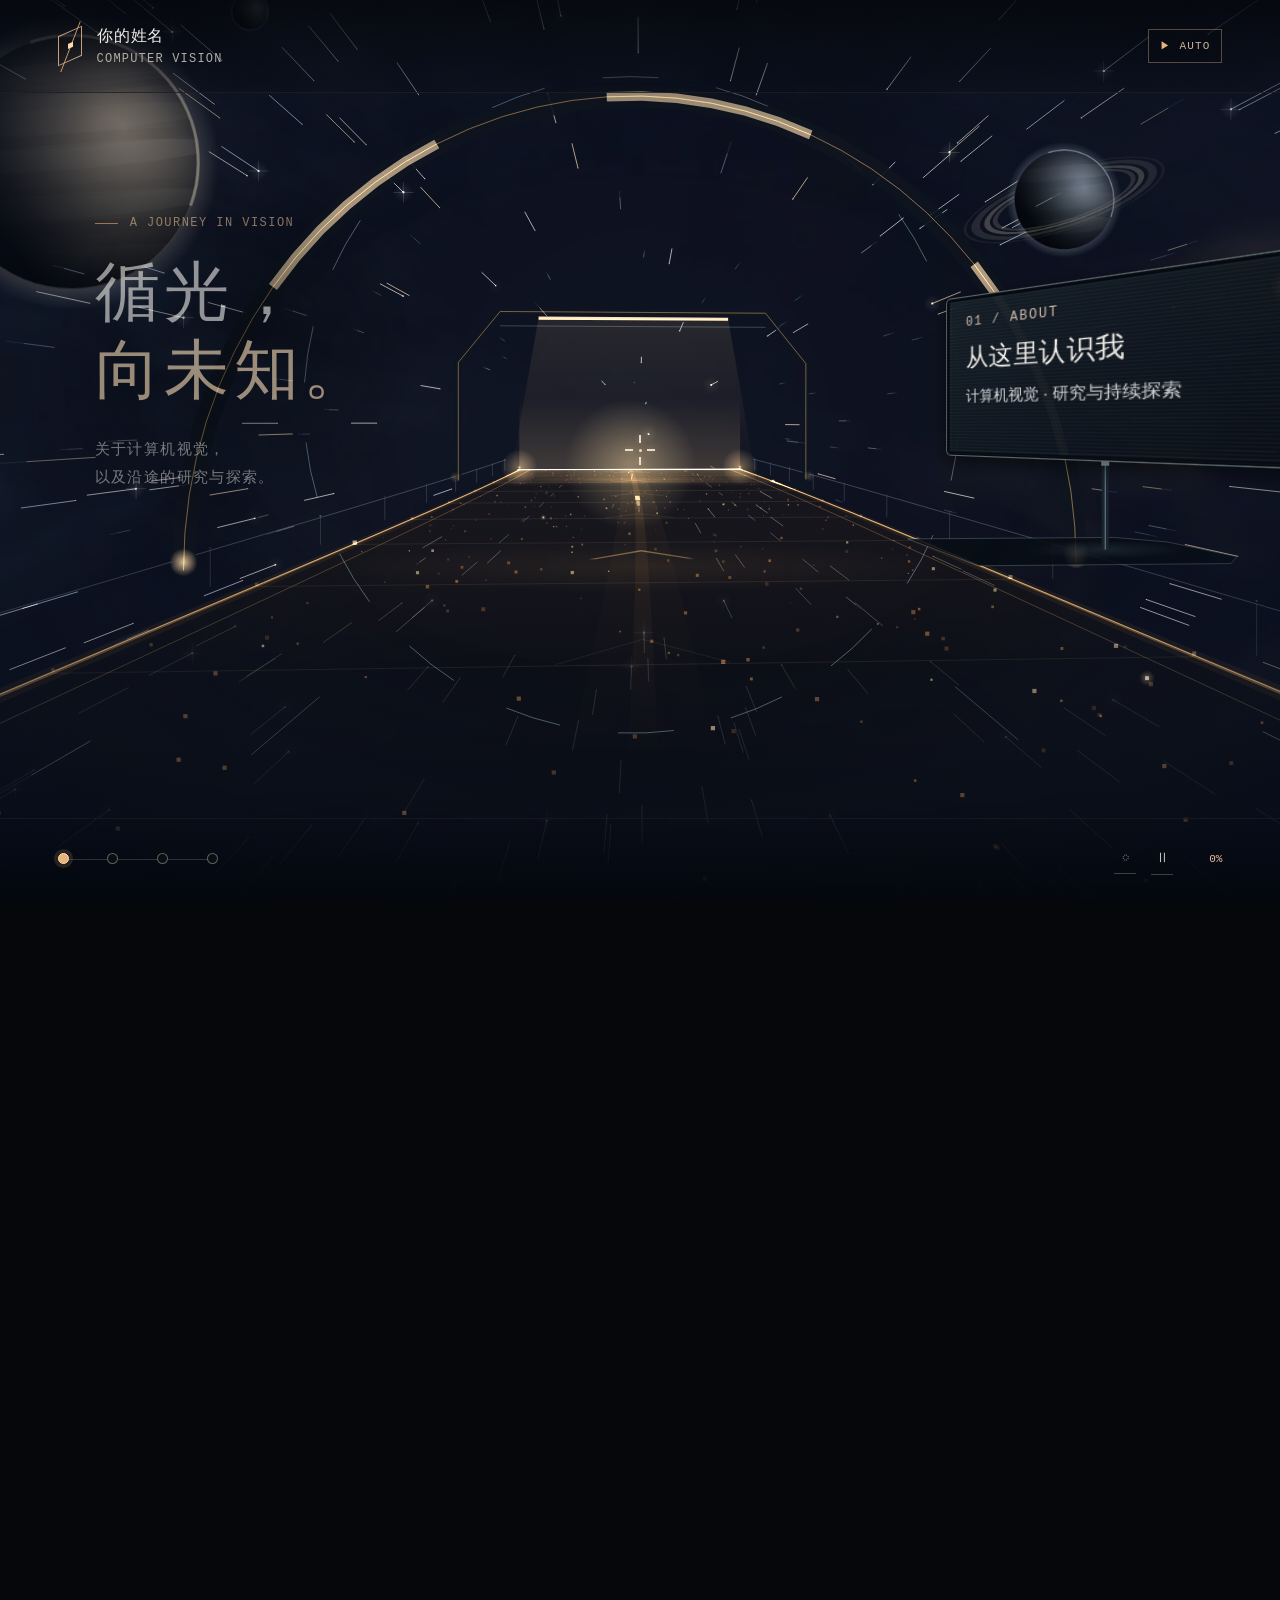
==== commit fbb1ca08: "Add an autoplay tour, on by default Once the arrival has finished, the page tours itself: it drives " ====
--- a/index.html
+++ b/index.html
@@ -37,7 +37,7 @@
       <span><strong>你的姓名</strong><small>COMPUTER VISION</small></span>
     </a>
     <nav class="navigation" aria-label="控制">
-      <button class="auto-button" id="autoButton" type="button" aria-pressed="false" aria-label="AUTO 自动前进"><span aria-hidden="true">▶</span><b>AUTO</b></button>
+      <button class="auto-button" id="autoButton" type="button" aria-pressed="false" aria-label="AUTO 自动播放"><span aria-hidden="true">▶</span><b>AUTO</b></button>
     </nav>
   </header>
 
--- a/assets/monitors.css
+++ b/assets/monitors.css
@@ -99,10 +99,14 @@
    switched off under prefers-reduced-motion. */
 .hyperspace{position:absolute;inset:0;z-index:2;pointer-events:none;opacity:0;visibility:hidden;will-change:opacity;
   background:radial-gradient(ellipse 72% 64% at 50% 47%,transparent 40%,rgba(72,112,190,.15) 70%,rgba(22,46,104,.44) 100%)}
-.fx-intro .masthead{animation:fx-drop 1.1s var(--ease) .3s both}
-.fx-intro .travel-bar{animation:fx-rise 1.1s var(--ease) .45s both}
-@keyframes fx-drop{from{opacity:0;transform:translateY(-12px)}}
-@keyframes fx-rise{from{opacity:0;transform:translateY(12px)}}
+/* The bars appear when the scene is ready and the arrival starts (html.fx-go, set by journey.js),
+   so every control works the moment it is visible; without scripts they appear after 5 s. */
+.fx-intro .masthead,.fx-intro .travel-bar{opacity:0;animation:fx-late 0s 5s forwards}
+.fx-intro.fx-go .masthead{animation:fx-drop 1.1s var(--ease) .1s both}
+.fx-intro.fx-go .travel-bar{animation:fx-rise 1.1s var(--ease) .25s both}
+@keyframes fx-late{to{opacity:1}}
+@keyframes fx-drop{from{opacity:0;transform:translateY(-12px)}to{opacity:1;transform:none}}
+@keyframes fx-rise{from{opacity:0;transform:translateY(12px)}to{opacity:1;transform:none}}
 /* The title waits for its decode; if scripts never run it still appears after 4 s. */
 .fx-intro .introduction>:not(.fx-seen){visibility:hidden;animation:fx-show 0s 4s forwards}
 @keyframes fx-show{to{visibility:visible}}
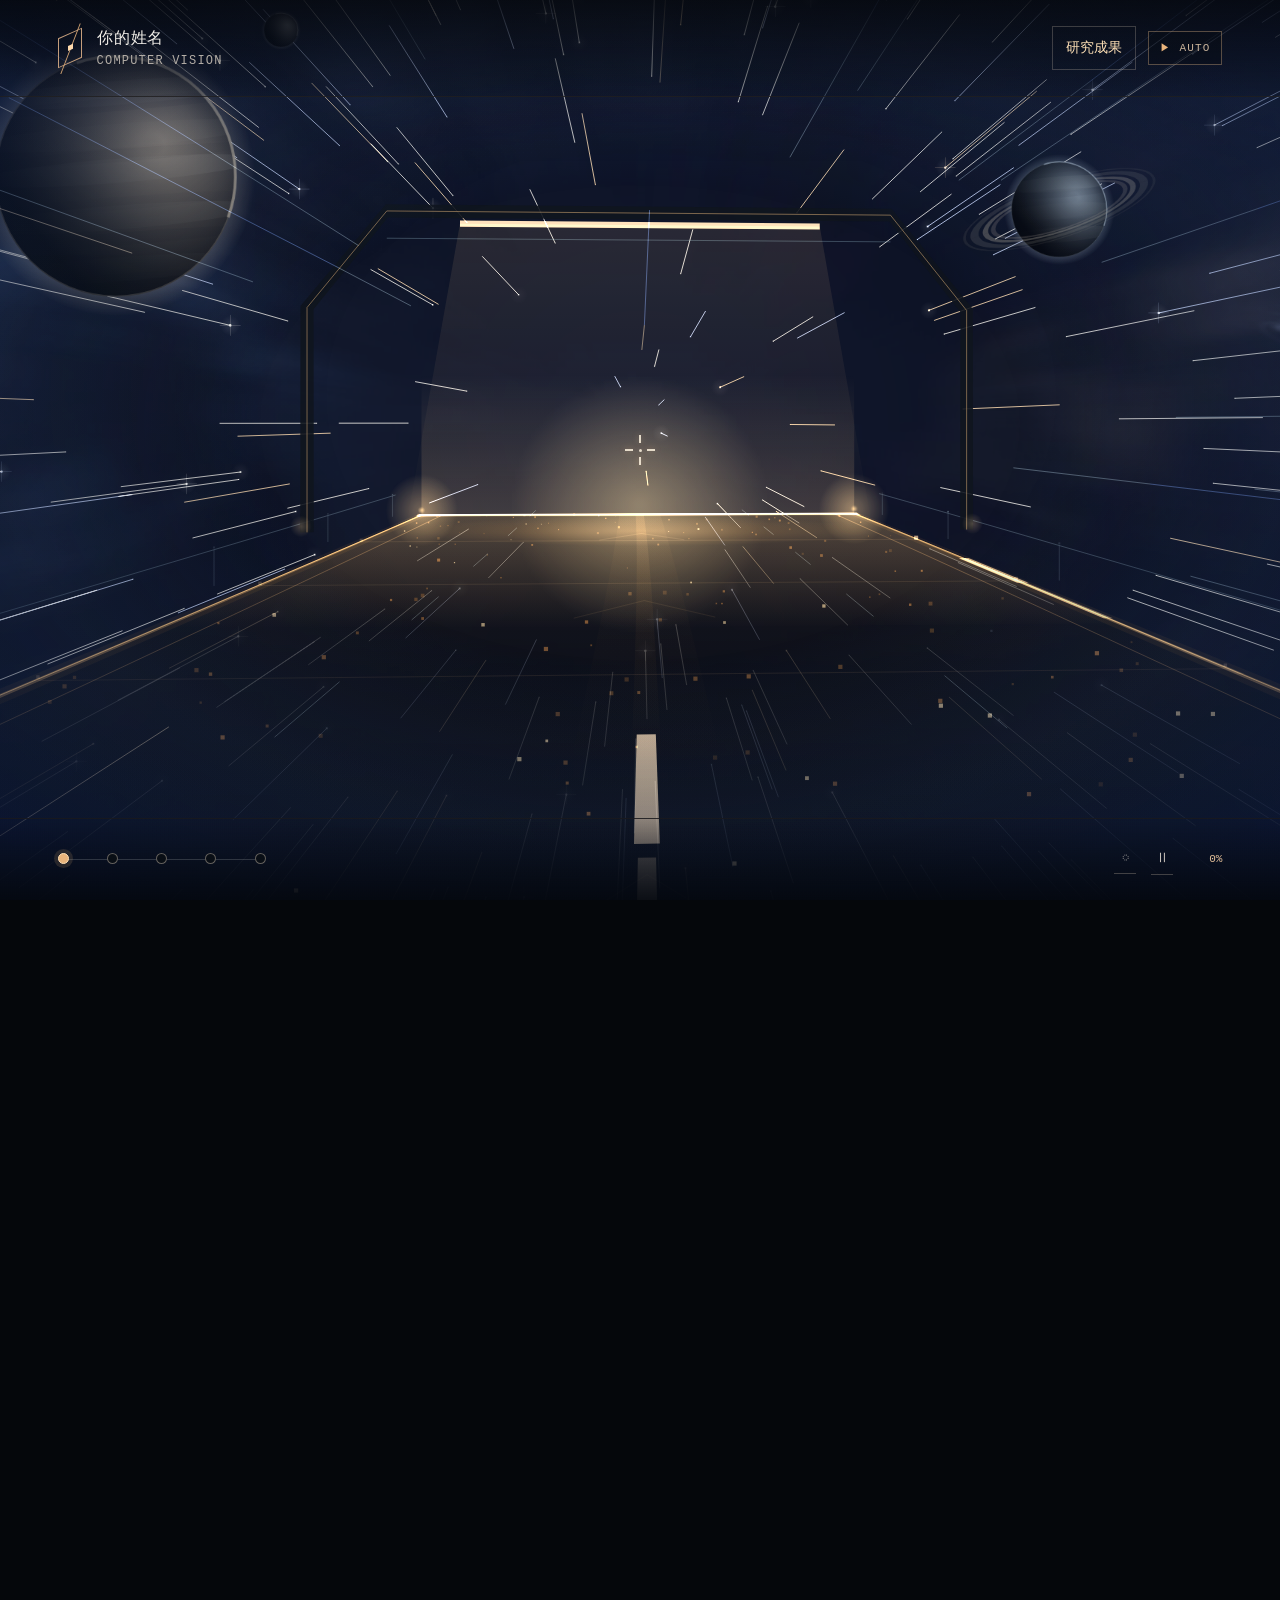
==== commit 4f02128a: "Add CornPheno 2.0 and CornPET++ research with accessible reader" ====
--- a/index.html
+++ b/index.html
@@ -5,13 +5,13 @@
   <meta name="viewport" content="width=device-width, initial-scale=1">
   <meta name="theme-color" content="#05070b">
   <meta name="color-scheme" content="dark">
-  <meta name="description" content="沿一条光与粒子构成的道路，探索计算机视觉研究。">
+  <meta name="description" content="沿科幻道路了解计算机视觉与玉米表型研究：CornPheno、CornPheno 2.0 与 CornPET++。">
   <title>探索之路 · 个人简历</title>
   <link rel="icon" href="data:image/svg+xml,%3Csvg xmlns='http://www.w3.org/2000/svg' viewBox='0 0 32 32'%3E%3Crect width='32' height='32' rx='7' fill='%2305070b'/%3E%3Cpath d='M8 28 15 8h2l7 20' fill='none' stroke='%23e9b47c' stroke-width='2.2' stroke-linejoin='round'/%3E%3Ccircle cx='16' cy='10' r='2.4' fill='%23ffe1b7'/%3E%3C/svg%3E">
   <link rel="canonical" href="https://lipinzhe.github.io/starway/">
   <meta property="og:type" content="website">
   <meta property="og:title" content="探索之路 · 个人简历">
-  <meta property="og:description" content="沿一条光与粒子构成的道路，探索计算机视觉研究。">
+  <meta property="og:description" content="CornPheno、CornPheno 2.0 与 CornPET++：从籽粒计数到多果穗、多性状表型分析。">
   <meta property="og:url" content="https://lipinzhe.github.io/starway/">
   <meta property="og:image" content="https://lipinzhe.github.io/starway/previews/social-card.jpg">
   <meta property="og:image:width" content="1200">
@@ -19,6 +19,7 @@
   <meta name="twitter:card" content="summary_large_image">
   <link rel="stylesheet" href="assets/route.css">
   <link rel="stylesheet" href="assets/monitors.css">
+  <link rel="stylesheet" href="assets/research.css">
   <!-- Arrival sequence: hides the title and bars until the intro reveals them (never under reduced motion). -->
   <script>if (!matchMedia("(prefers-reduced-motion: reduce)").matches) document.documentElement.classList.add("fx-intro");</script>
 </head>
@@ -37,6 +38,7 @@
       <span><strong>你的姓名</strong><small>COMPUTER VISION</small></span>
     </a>
     <nav class="navigation" aria-label="控制">
+      <a class="research-button" id="researchButton" href="#paper-cornpheno2" data-open-paper="cornpheno2">研究成果</a>
       <button class="auto-button" id="autoButton" type="button" aria-pressed="false" aria-label="AUTO 自动播放"><span aria-hidden="true">▶</span><b>AUTO</b></button>
     </nav>
   </header>
@@ -52,22 +54,25 @@
         <article class="world-sign" data-sign-index="0" data-side="1" data-station="0" tabindex="0" aria-label="关于我">
           <span class="sign-post" aria-hidden="true"></span><div class="sign-head"><span>01 / ABOUT</span><span class="beacon" aria-hidden="true"></span></div><h2>从这里认识我</h2><p class="sign-summary">计算机视觉 · 研究与持续探索</p><div class="sign-expand"><p>我关注如何在复杂图像中定位对象、理解结构。农业是目前参与的应用场景之一。</p><dl><div><dt>研究</dt><dd>计算机视觉</dd></div><div><dt>单位</dt><dd class="unfilled">待补充</dd></div></dl></div><span class="sign-action">转动视角查看</span>
         </article>
-        <article class="world-sign" data-sign-index="1" data-side="-1" data-station=".34" tabindex="0" aria-label="CornPheno 公开研究">
+        <article class="world-sign" data-sign-index="1" data-side="-1" data-station=".25" tabindex="0" aria-label="CornPheno 公开研究">
           <span class="sign-post" aria-hidden="true"></span><div class="sign-head"><span>02 / RESEARCH</span><span class="beacon" aria-hidden="true"></span></div><h2>CornPheno</h2><p class="sign-summary">以点查询定位籽粒，理解空间结构。</p><div class="sign-expand"><p>Phenotyping corn ear kernels in the wild via point query transformer.</p><p class="sign-meta">Plant Phenomics · 2025 · 已发表</p><p>通过点查询定位玉米穗上的籽粒，再由点的空间关系提取行结构。</p><dl><div><dt>我的角色</dt><dd>主导大部分研究工作</dd></div></dl><a href="https://doi.org/10.1016/j.plaphe.2025.100129" target="_blank" rel="noopener noreferrer">阅读公开论文 ↗</a></div><span class="sign-action">转动视角查看</span>
         </article>
-        <article class="world-sign" data-sign-index="2" data-side="1" data-station=".67" tabindex="0" aria-label="正在推进的工作">
-          <span class="sign-post" aria-hidden="true"></span><div class="sign-head"><span>03 / IN PROGRESS</span><span class="beacon" aria-hidden="true"></span></div><h2>下一段探索</h2><p class="sign-summary">CornPheno 2.0 / CornPET · 撰写中</p><div class="sign-expand"><p>正在推进 CornPheno 2.0 与 CornPET 模型升级相关工作。</p><p class="sign-meta">具体结果与公开材料待补充。</p></div><span class="sign-action">转动视角查看</span>
+        <article class="world-sign" data-sign-index="2" data-side="1" data-station=".5" tabindex="0" aria-label="CornPheno 2.0，准备发表">
+          <span class="sign-post" aria-hidden="true"></span><div class="sign-head"><span>03 / PHENOTYPING</span><span class="beacon" aria-hidden="true"></span></div><h2>CornPheno 2.0</h2><p class="sign-summary">多果穗、多性状的原位表型分析。</p><div class="sign-expand"><p class="sign-meta">准备发表</p><p>结合 CornPET++ 与实例分割，同时分析多个果穗，扩展穗长、穗宽和秃尖长度测量。</p><p>通过几何建模估计整穗穗行数，已集成至 OpenPheno。</p><a href="#paper-cornpheno2" data-open-paper="cornpheno2">阅读研究介绍 ↗</a></div><span class="sign-action">转动视角查看</span>
         </article>
-        <article class="world-sign" data-sign-index="3" data-side="-1" data-station="1" tabindex="0" aria-label="联系方式">
-          <span class="sign-post" aria-hidden="true"></span><div class="sign-head"><span>04 / CONTACT</span><span class="beacon" aria-hidden="true"></span></div><h2>保持联系</h2><p class="sign-summary">让研究、合作与交流在这里相遇。</p><div class="sign-expand"><p>联系方式与正式 CV 还没有填入，补充真实信息后即可接入。</p><div class="contact-placeholder"><span>CONTACT</span><strong>联系方式待补充</strong><span aria-hidden="true">↗</span></div></div><span class="sign-action">转动视角查看</span>
+        <article class="world-sign" data-sign-index="3" data-side="-1" data-station=".75" tabindex="0" aria-label="CornPET++，MIDAS 已录用">
+          <span class="sign-post" aria-hidden="true"></span><div class="sign-head"><span>04 / EFFICIENT VISION</span><span class="beacon" aria-hidden="true"></span></div><h2>CornPET++</h2><p class="sign-summary">面向玉米籽粒计数，精简点查询模型。</p><div class="sign-expand"><p class="sign-meta">已录用 · MIDAS<br>IEEE ICDM 2026 Workshop</p><p>通过单查询分支、按查询位置计算编码和简化特征路径，减少模型计算与显存开销。</p><a href="#paper-cornpetpp" data-open-paper="cornpetpp">阅读研究介绍 ↗</a></div><span class="sign-action">转动视角查看</span>
+        </article>
+        <article class="world-sign" data-sign-index="4" data-side="1" data-station="1" tabindex="0" aria-label="联系方式">
+          <span class="sign-post" aria-hidden="true"></span><div class="sign-head"><span>05 / CONTACT</span><span class="beacon" aria-hidden="true"></span></div><h2>保持联系</h2><p class="sign-summary">让研究、合作与交流在这里相遇。</p><div class="sign-expand"><p>联系方式与正式 CV 还没有填入，补充真实信息后即可接入。</p><div class="contact-placeholder"><span>CONTACT</span><strong>联系方式待补充</strong><span aria-hidden="true">↗</span></div></div><span class="sign-action">转动视角查看</span>
         </article>
       </div>
     </div>
 
     <div class="scroll-runway" aria-hidden="true">
-      <span id="identity"></span><span id="research"></span><span id="work"></span><span id="contact"></span>
+      <span id="identity"></span><span id="research"></span><span id="work"></span><span id="cornpet"></span><span id="contact"></span>
     </div>
-    <noscript><div class="no-script"><h1>你的姓名 · 计算机视觉</h1><p>此道路体验需要启用 JavaScript。研究记录：CornPheno，Plant Phenomics，2025。CornPheno 2.0 / CornPET 升级文章撰写中。身份与联系方式待补充。</p><a href="https://doi.org/10.1016/j.plaphe.2025.100129">公开论文</a></div></noscript>
+    <noscript><div class="no-script"><h1>你的姓名 · 计算机视觉</h1><p>研究记录：CornPheno，Plant Phenomics，2025，已发表；CornPheno 2.0，多果穗、多性状原位表型分析，准备发表；CornPET++，面向籽粒计数的高效点查询模型，已获 IEEE ICDM 2026 MIDAS workshop 录用。</p><a href="https://doi.org/10.1016/j.plaphe.2025.100129">CornPheno 公开论文</a><p>启用 JavaScript 可使用道路体验和研究详情。身份与联系方式待补充。</p></div></noscript>
   </main>
 
   <footer class="travel-bar">
@@ -75,17 +80,52 @@
       <div class="route-line" aria-hidden="true"><i id="progressFill"></i></div>
       <button type="button" data-go="0" class="route-stop is-current" aria-current="step" aria-label="前往：关于我" title="关于我"></button>
       <button type="button" data-go="1" class="route-stop" aria-label="前往：CornPheno 研究" title="CornPheno 研究"></button>
-      <button type="button" data-go="2" class="route-stop" aria-label="前往：下一段探索" title="下一段探索"></button>
-      <button type="button" data-go="3" class="route-stop" aria-label="前往：联系方式" title="联系方式"></button>
+      <button type="button" data-go="2" class="route-stop" aria-label="前往：CornPheno 2.0" title="CornPheno 2.0"></button>
+      <button type="button" data-go="3" class="route-stop" aria-label="前往：CornPET++" title="CornPET++"></button>
+      <button type="button" data-go="4" class="route-stop" aria-label="前往：联系方式" title="联系方式"></button>
     </nav>
     <div class="scene-tools"><button id="sceneryButton" type="button" aria-pressed="false" aria-label="隐藏路牌">◌</button><button id="motionButton" type="button" aria-pressed="false" aria-label="暂停动态">Ⅱ</button><span id="progressText">0%</span></div>
   </footer>
+  <dialog id="researchDialog" aria-labelledby="researchHeading">
+    <div class="research-top"><span>RESEARCH / 研究成果</span><button id="closeResearch" type="button" aria-label="关闭研究介绍">关闭 <span aria-hidden="true">×</span></button></div>
+    <nav class="research-tabs" aria-label="选择研究"><button type="button" data-paper-tab="cornpheno" aria-pressed="false">CornPheno</button><button type="button" data-paper-tab="cornpheno2" aria-pressed="false">CornPheno 2.0</button><button type="button" data-paper-tab="cornpetpp" aria-pressed="false">CornPET++</button></nav>
+    <div class="research-scroll">
+      <h2 id="researchHeading" tabindex="-1">研究成果</h2>
+      <article id="paper-cornpheno" data-paper-panel="cornpheno" data-title="CornPheno" hidden>
+        <p class="research-status">已发表 · Plant Phenomics · 2025</p>
+        <h3 lang="en">CornPheno: Phenotyping corn ear kernels in the wild via point query transformer</h3>
+        <p>通过手机图像分析玉米果穗。CornPET 预测可见籽粒中心，UNICORN 根据点的空间关系识别穗行，获得籽粒数、行结构与每行籽粒数。</p>
+        <p>这项工作构成了后续 CornPET++ 模型优化和 CornPheno 2.0 多果穗、多性状分析的基础。</p>
+        <a class="research-link" href="https://doi.org/10.1016/j.plaphe.2025.100129" target="_blank" rel="noopener noreferrer">阅读公开论文 ↗</a>
+      </article>
+      <article id="paper-cornpheno2" data-paper-panel="cornpheno2" data-title="CornPheno 2.0" hidden>
+        <p class="research-status">准备发表</p>
+        <h3 lang="en">CornPheno 2.0: From Single-Face, Single-Ear Kernel Counting to Whole-Ear, Multi-Ear In-Situ Phenotyping</h3>
+        <p class="research-lead">将单果穗、单面籽粒计数扩展到多果穗、多性状的原位表型分析。</p>
+        <p>结合 CornPET++ 与 YOLO 实例分割，在同一张图像中分离多个果穗，再进行籽粒定位与逐穗分析。新增穗长、穗宽和秃尖长度测量，并利用已知尺寸的参照物完成物理尺度换算。</p>
+        <p>通过几何建模估计整穗穗行数，同时扩充不规则果穗等复杂样本。完整流程已集成至 OpenPheno 微信小程序。</p>
+        <dl class="research-facts"><div><dt>研究重点</dt><dd>多果穗处理、形态测量与穗行估计</dd></div><div><dt>与 CornPET++ 的关系</dt><dd>将高效计数模型整合进完整表型流程</dd></div></dl>
+        <p class="research-note">公开论文链接将在发布后补充。</p>
+      </article>
+      <article id="paper-cornpetpp" data-paper-panel="cornpetpp" data-title="CornPET++" hidden>
+        <p class="research-status">已录用 · MIDAS · IEEE ICDM 2026 Workshop</p>
+        <h3 lang="en">Corn Ears Are Not Crowds: CornPET++ for Streamlined Corn Kernel Counting</h3>
+        <p class="research-lead">围绕玉米籽粒的尺度和空间结构，重新组织从人群计数迁移而来的点查询模型。</p>
+        <p>通过单查询分支、仅在查询位置计算位置编码、简化特征与上下文处理路径，并结合混合精度执行，降低模型计算和显存开销。研究比较了 16 种逐步精简的配置。</p>
+        <dl class="research-facts"><div><dt>参数量</dt><dd>约为 CornPET 基线的 10.9%</dd></div><div><dt>计算量</dt><dd>约为基线的 9.6%</dd></div><div><dt>峰值分配显存</dt><dd>平均约为基线的 8.8%</dd></div></dl>
+        <p class="research-note">结果来自稿件中的模型对比：计算量为估算 FLOPs，显存在 RTX 3090 上测量；这些指标描述模型开销，不代表整套应用的端到端速度。</p>
+        <p class="research-note" lang="en">MIDAS: Multimodal Data Mining for Sustainable Agriculture.</p>
+        <p class="research-note">公开论文链接将在发布后补充。</p>
+      </article>
+    </div>
+  </dialog>
   <div id="toast" class="toast" role="status" aria-live="polite"></div>
   <script src="assets/space-panorama-data.js"></script>
   <script src="assets/sky-panorama.js"></script>
   <script src="assets/road-scene.js"></script>
   <script src="assets/effects.js"></script>
   <script src="assets/monitors.js"></script>
-  <script src="assets/journey.js"></script>
+  <script src="assets/journey.js?v=20261026-research"></script>
+  <script src="assets/research.js"></script>
 </body>
 </html>
--- a/assets/research.css
+++ b/assets/research.css
@@ -0,0 +1,49 @@
+/* Research uses the existing warm, dark palette in a stable reading surface. */
+.navigation{gap:12px}
+.navigation .research-button{display:inline-flex;align-items:center;justify-content:center;min-height:44px;padding:9px 13px;border:1px solid var(--line);color:var(--gold-light);font-size:14px;text-decoration:none;white-space:nowrap}
+.research-button:hover{background:#e9b47c12;border-color:var(--gold)}
+.route-map{width:208px}
+/* Five equally spaced stations: positions are also refreshed from data-station by JS. */
+#research{top:20.967742%}#work{top:41.935484%}#cornpet{top:62.903226%}#contact{top:83.870968%}
+body.reading{overflow:hidden}
+body.reading .reticle{opacity:0}
+body.reading .universe *,body.reading .scene-content *{animation-play-state:paused!important}
+#researchDialog{width:min(720px,calc(100% - 32px));max-height:calc(100dvh - 40px);margin:auto;padding:0;border:1px solid #a98a64;background:#0c121b;color:var(--ink);box-shadow:0 30px 100px #000b;overflow:hidden;cursor:auto}
+#researchDialog[open]{display:flex;flex-direction:column}
+#researchDialog::backdrop{background:#02050bd9;backdrop-filter:blur(5px)}
+.research-top{flex:none;display:flex;align-items:center;justify-content:space-between;gap:16px;padding:12px 24px;border-bottom:1px solid var(--line)}
+.research-top>span{font:12px var(--mono);letter-spacing:.04em;color:#d7b891}
+.research-top button{background:none;border:0;min-height:44px;min-width:68px;padding:8px;color:var(--ink);font-size:14px}
+.research-top button span{font-size:24px;vertical-align:-2px;margin-left:8px}
+.research-tabs{display:flex;flex-wrap:wrap;gap:4px;flex:none;padding:10px 24px;border-bottom:1px solid var(--line)}
+.research-tabs button{min-height:44px;padding:8px 12px;border:1px solid transparent;background:none;font-size:14px;color:#c6ccd2;white-space:nowrap}
+.research-tabs button[aria-pressed="true"]{border-color:#b69467;background:#e9b47c12;color:var(--gold-light)}
+.research-scroll{overflow:auto;overscroll-behavior:contain;padding:26px 32px 32px;scrollbar-width:thin}
+#researchHeading{font-size:28px;font-weight:500;line-height:1.3;margin:0 0 12px}
+.research-scroll h3{font-size:18px;line-height:1.55;font-weight:500;margin:18px 0 24px;overflow-wrap:anywhere;color:#e7e9ed}
+.research-scroll p{font-size:16px;line-height:1.85;margin:16px 0;color:#d2d8de}
+.research-scroll .research-lead{font-size:18px;color:#f0e8db}
+.research-scroll .research-status{font-size:13px;line-height:1.7;margin:0;color:#e9c392}
+.research-scroll .research-note{font-size:14px;line-height:1.8;color:#b8c2cc}
+.research-facts{margin:24px 0;border-top:1px solid var(--line);font-size:15px;line-height:1.7}
+.research-facts>div{display:grid;grid-template-columns:minmax(100px,1fr) 2fr;gap:16px;padding:12px 0;border-bottom:1px solid var(--line)}
+.research-facts dt{color:#b8c2cc}.research-facts dd{margin:0}
+.research-link{display:inline-flex;align-items:center;min-height:44px;padding:8px 0;color:var(--gold-light);text-underline-offset:5px}
+@media(max-width:760px){
+  .navigation{gap:8px}.navigation .research-button{padding:8px 10px;font-size:13px}
+  .route-map{width:184px}
+  #researchDialog{width:calc(100% - 20px);max-height:calc(100dvh - 20px)}
+  .research-top{padding:8px 16px}.research-top>span{font-size:11px}
+  .research-tabs{padding:8px 10px;gap:2px}.research-tabs button{font-size:12px;padding:8px}
+  .research-scroll{padding:22px 20px 28px}#researchHeading{font-size:26px}
+  .research-scroll h3{font-size:17px}.research-scroll .research-lead{font-size:17px}
+  .research-facts>div{grid-template-columns:1fr;gap:2px}
+}
+@media(prefers-reduced-motion:reduce){#research{top:19.565217%}#work{top:39.130435%}#cornpet{top:58.695652%}#contact{top:78.26087%}}
+@media print{
+  body.reading>*:not(#researchDialog){display:none!important}
+  body.reading #researchDialog{position:static;width:auto;max-height:none;border:0;color:#111;background:white;box-shadow:none}
+  body.reading .research-top,body.reading .research-tabs{display:none}
+  body.reading .research-scroll{overflow:visible;padding:0}
+  body.reading .research-scroll :is(p,h3,dt,dd,a){color:#111}
+}
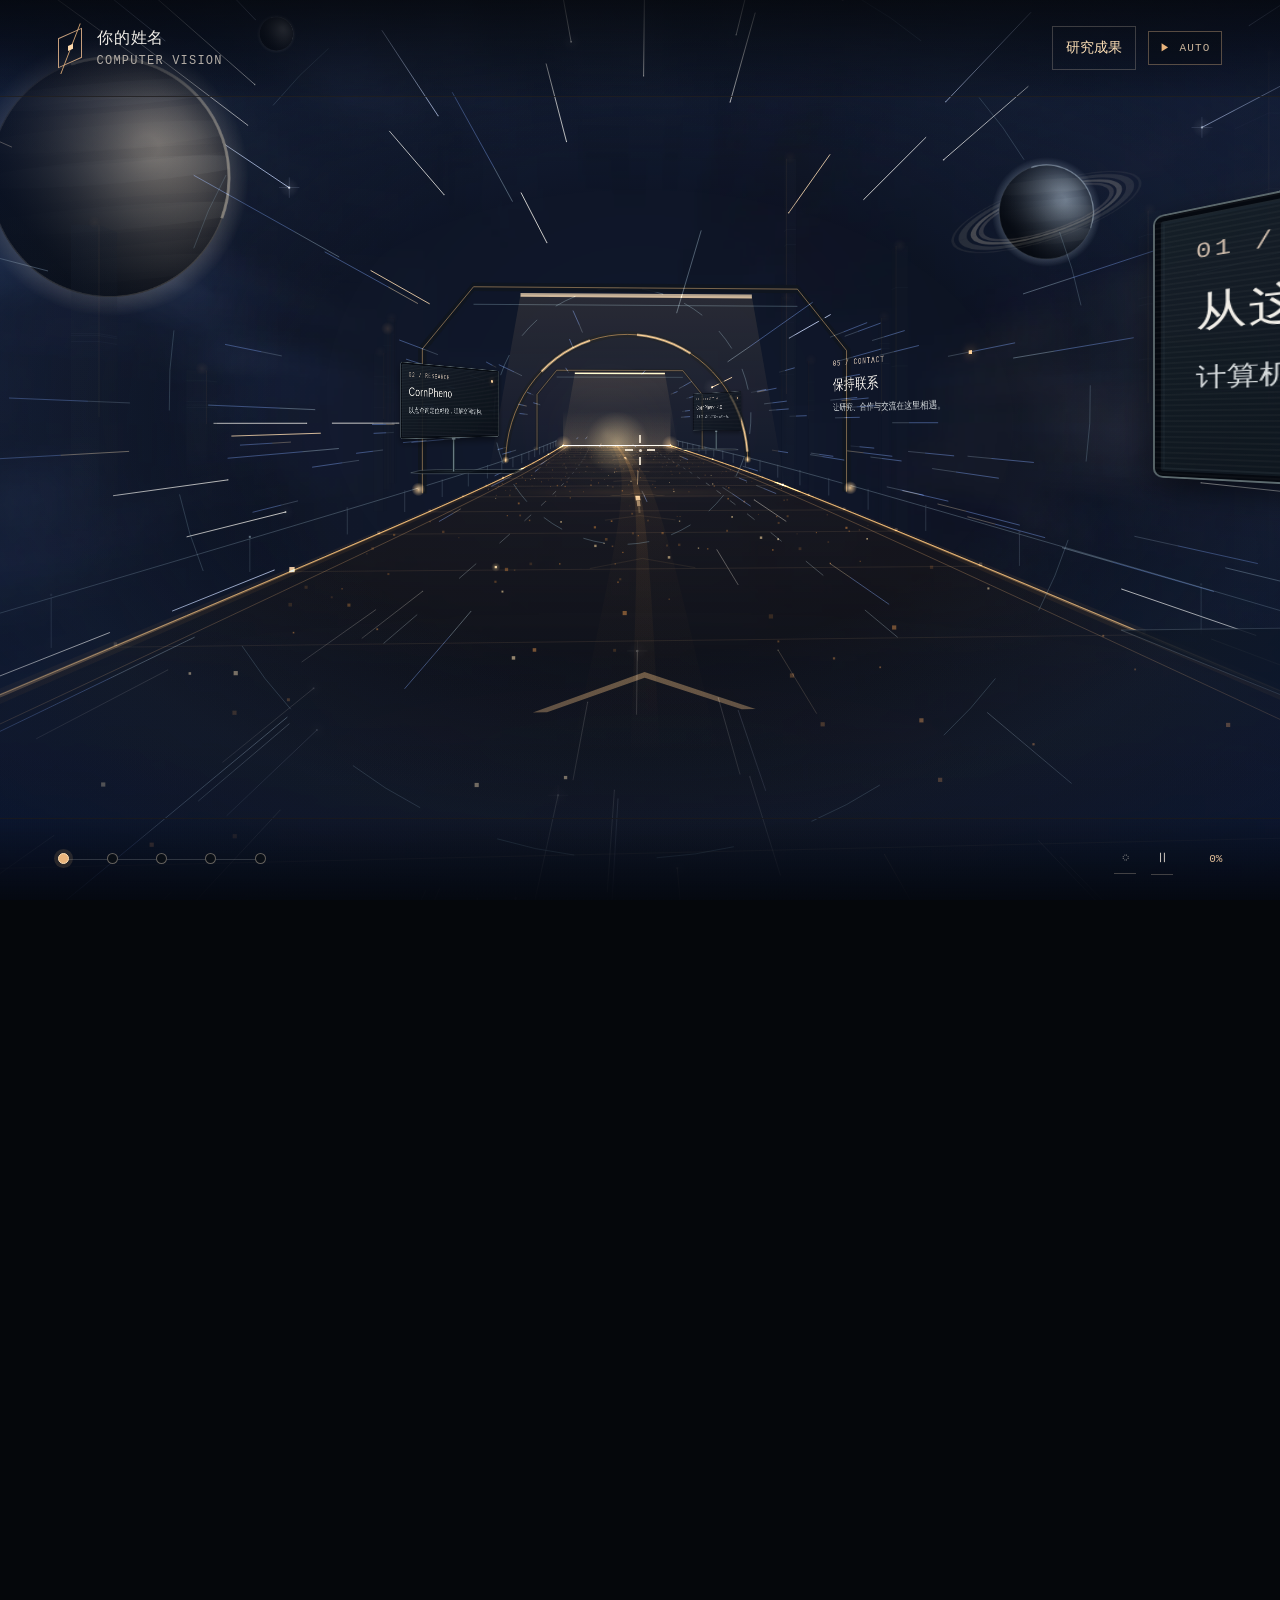
==== commit 10dede3f: "Reduce startup, GPU memory and idle rendering costs" ====
--- a/index.html
+++ b/index.html
@@ -18,10 +18,9 @@
   <meta property="og:image:height" content="630">
   <meta name="twitter:card" content="summary_large_image">
   <link rel="stylesheet" href="assets/route.css">
-  <link rel="stylesheet" href="assets/monitors.css">
-  <link rel="stylesheet" href="assets/research.css">
-  <!-- Arrival sequence: hides the title and bars until the intro reveals them (never under reduced motion). -->
-  <script>if (!matchMedia("(prefers-reduced-motion: reduce)").matches) document.documentElement.classList.add("fx-intro");</script>
+  <link rel="stylesheet" href="assets/monitors.css?v=20261026-perf">
+  <link rel="stylesheet" href="assets/research.css?v=20261026-perf">
+  <!-- Critical text and controls are visible before the optional scene starts. -->
 </head>
 <body>
   <!-- Confirmed: scroll controls travel; the mouse (or a touch drag) turns the camera
@@ -120,12 +119,11 @@
     </div>
   </dialog>
   <div id="toast" class="toast" role="status" aria-live="polite"></div>
-  <script src="assets/space-panorama-data.js"></script>
-  <script src="assets/sky-panorama.js"></script>
-  <script src="assets/road-scene.js"></script>
-  <script src="assets/effects.js"></script>
+  <script src="assets/sky-panorama.js?v=20261026-perf"></script>
+  <script src="assets/road-scene.js?v=20261026-perf"></script>
+  <script src="assets/effects.js?v=20261026-perf"></script>
   <script src="assets/monitors.js"></script>
-  <script src="assets/journey.js?v=20261026-research"></script>
+  <script src="assets/journey.js?v=20261026-perf"></script>
   <script src="assets/research.js"></script>
 </body>
 </html>
--- a/assets/monitors.css
+++ b/assets/monitors.css
@@ -97,7 +97,7 @@
 /* ---- Effects: arrival, hyperspace, holographic screens, reticle lock-on ----
    Everything animates transform / opacity (compositor work) or runs briefly; all of it is
    switched off under prefers-reduced-motion. */
-.hyperspace{position:absolute;inset:0;z-index:2;pointer-events:none;opacity:0;visibility:hidden;will-change:opacity;
+.hyperspace{position:absolute;inset:0;z-index:2;pointer-events:none;opacity:0;visibility:hidden;
   background:radial-gradient(ellipse 72% 64% at 50% 47%,transparent 40%,rgba(72,112,190,.15) 70%,rgba(22,46,104,.44) 100%)}
 /* The bars appear when the scene is ready and the arrival starts (html.fx-go, set by journey.js),
    so every control works the moment it is visible; without scripts they appear after 5 s. */
@@ -153,3 +153,7 @@
 .route-stop::after{content:"";position:absolute;inset:-14px}
 .scene-tools button::after{content:"";position:absolute;inset:-12px -6px}
 @media(prefers-reduced-motion:reduce){*,*::before,*::after{animation:none!important}.hyperspace{display:none}}
+
+.fx-reveal{animation:label-reveal .4s ease-out both}
+@keyframes label-reveal{from{opacity:.45}to{opacity:1}}
+body.scene-idle :is(.world-sign,.reticle),body.scene-idle .world-sign *,body.scene-idle .reticle::after{animation-play-state:paused!important}
--- a/assets/research.css
+++ b/assets/research.css
@@ -10,7 +10,7 @@
 body.reading .universe *,body.reading .scene-content *{animation-play-state:paused!important}
 #researchDialog{width:min(720px,calc(100% - 32px));max-height:calc(100dvh - 40px);margin:auto;padding:0;border:1px solid #a98a64;background:#0c121b;color:var(--ink);box-shadow:0 30px 100px #000b;overflow:hidden;cursor:auto}
 #researchDialog[open]{display:flex;flex-direction:column}
-#researchDialog::backdrop{background:#02050bd9;backdrop-filter:blur(5px)}
+#researchDialog::backdrop{background:#02050bef;backdrop-filter:none}
 .research-top{flex:none;display:flex;align-items:center;justify-content:space-between;gap:16px;padding:12px 24px;border-bottom:1px solid var(--line)}
 .research-top>span{font:12px var(--mono);letter-spacing:.04em;color:#d7b891}
 .research-top button{background:none;border:0;min-height:44px;min-width:68px;padding:8px;color:var(--ink);font-size:14px}
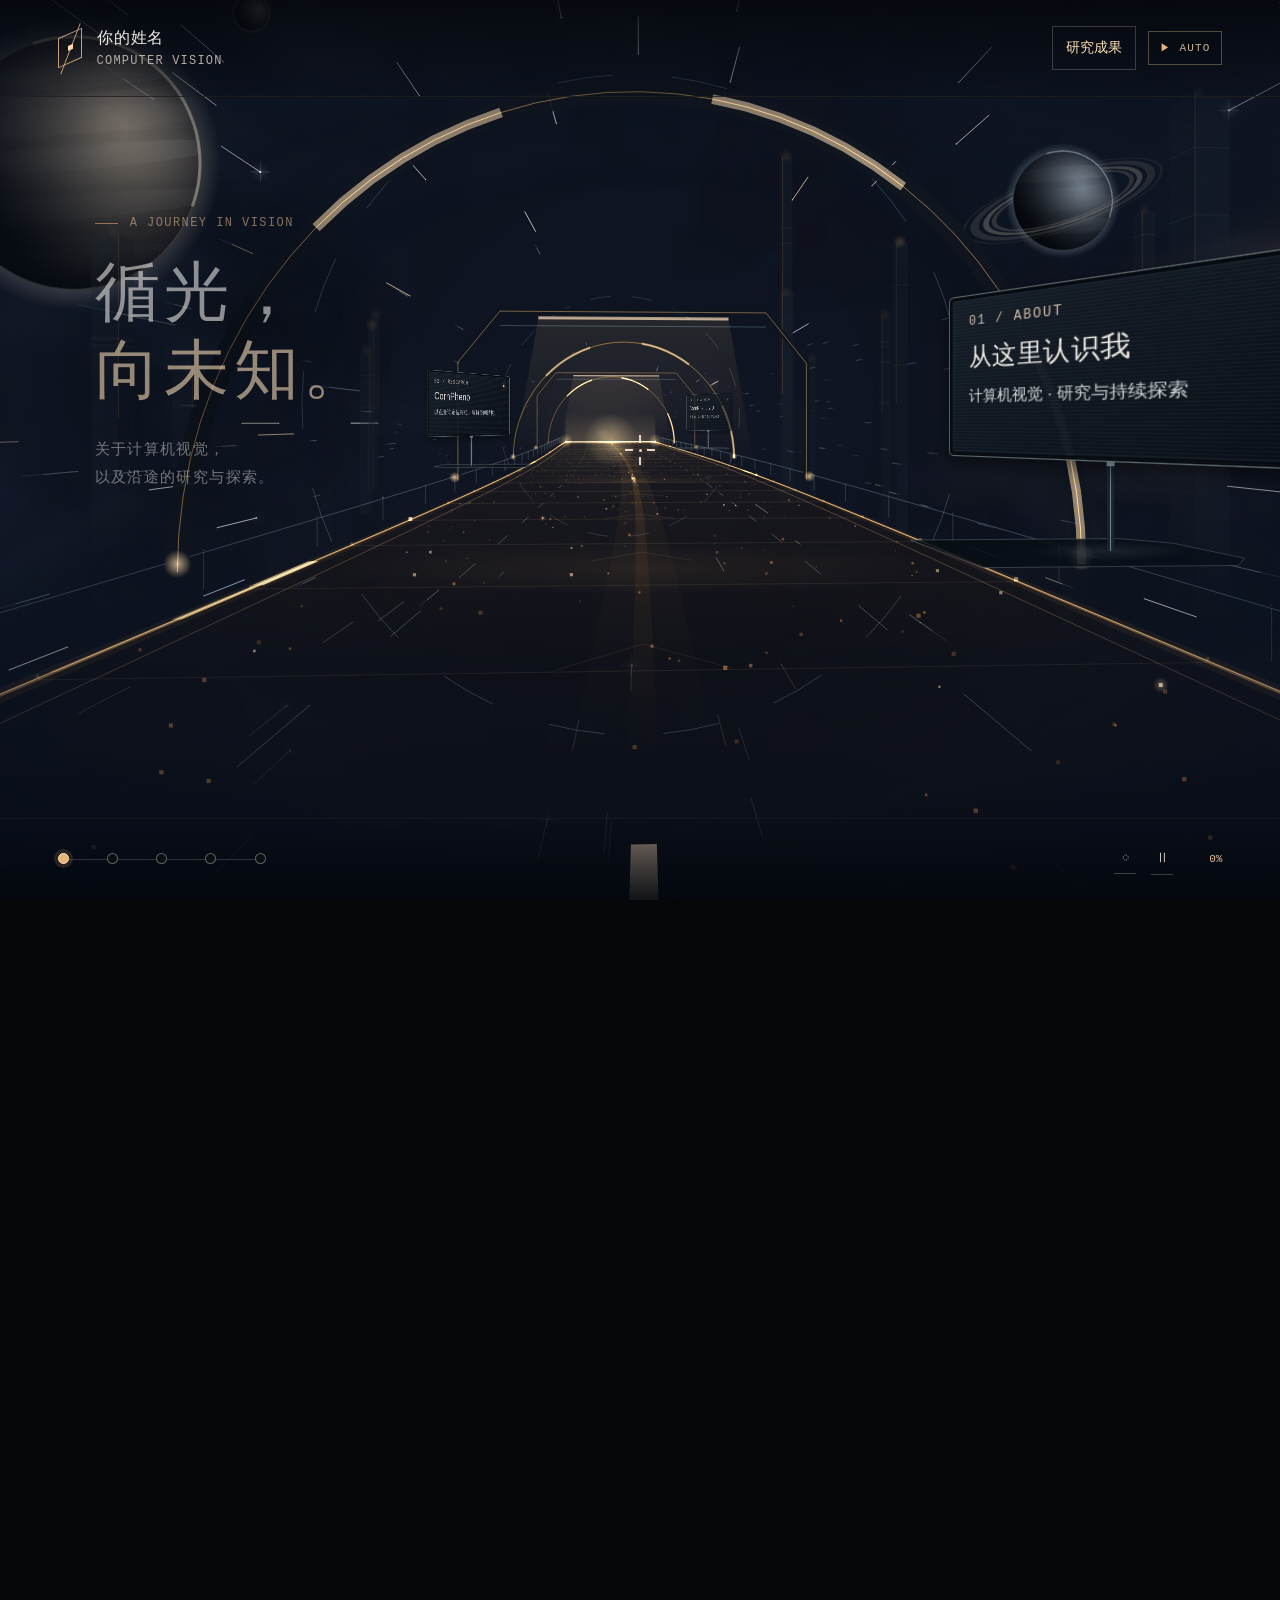
==== commit 0c71f5c4: "Avoid WebGL startup overhead on mobile and narrow screens" ====
--- a/index.html
+++ b/index.html
@@ -119,7 +119,7 @@
     </div>
   </dialog>
   <div id="toast" class="toast" role="status" aria-live="polite"></div>
-  <script src="assets/sky-panorama.js?v=20261026-perf"></script>
+  <script src="assets/sky-panorama.js?v=20261026-perf2"></script>
   <script src="assets/road-scene.js?v=20261026-perf"></script>
   <script src="assets/effects.js?v=20261026-perf"></script>
   <script src="assets/monitors.js"></script>
